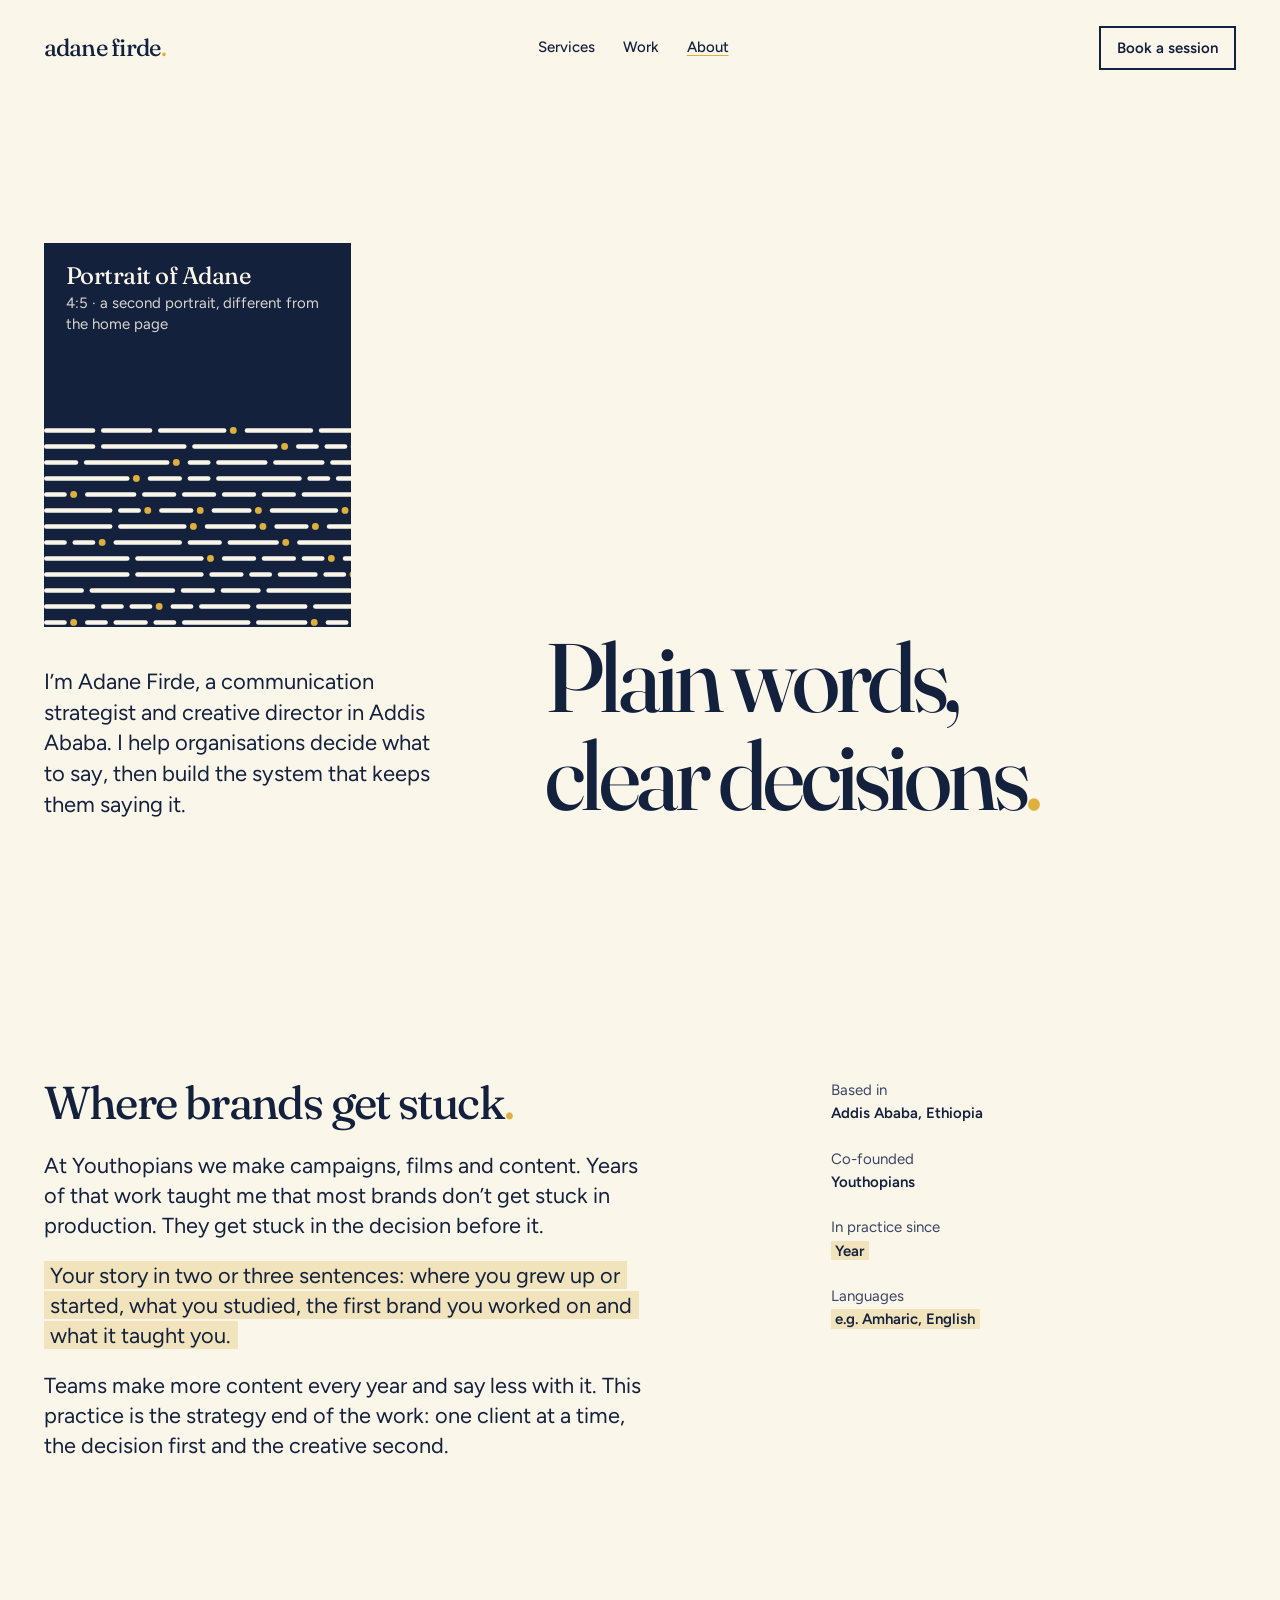
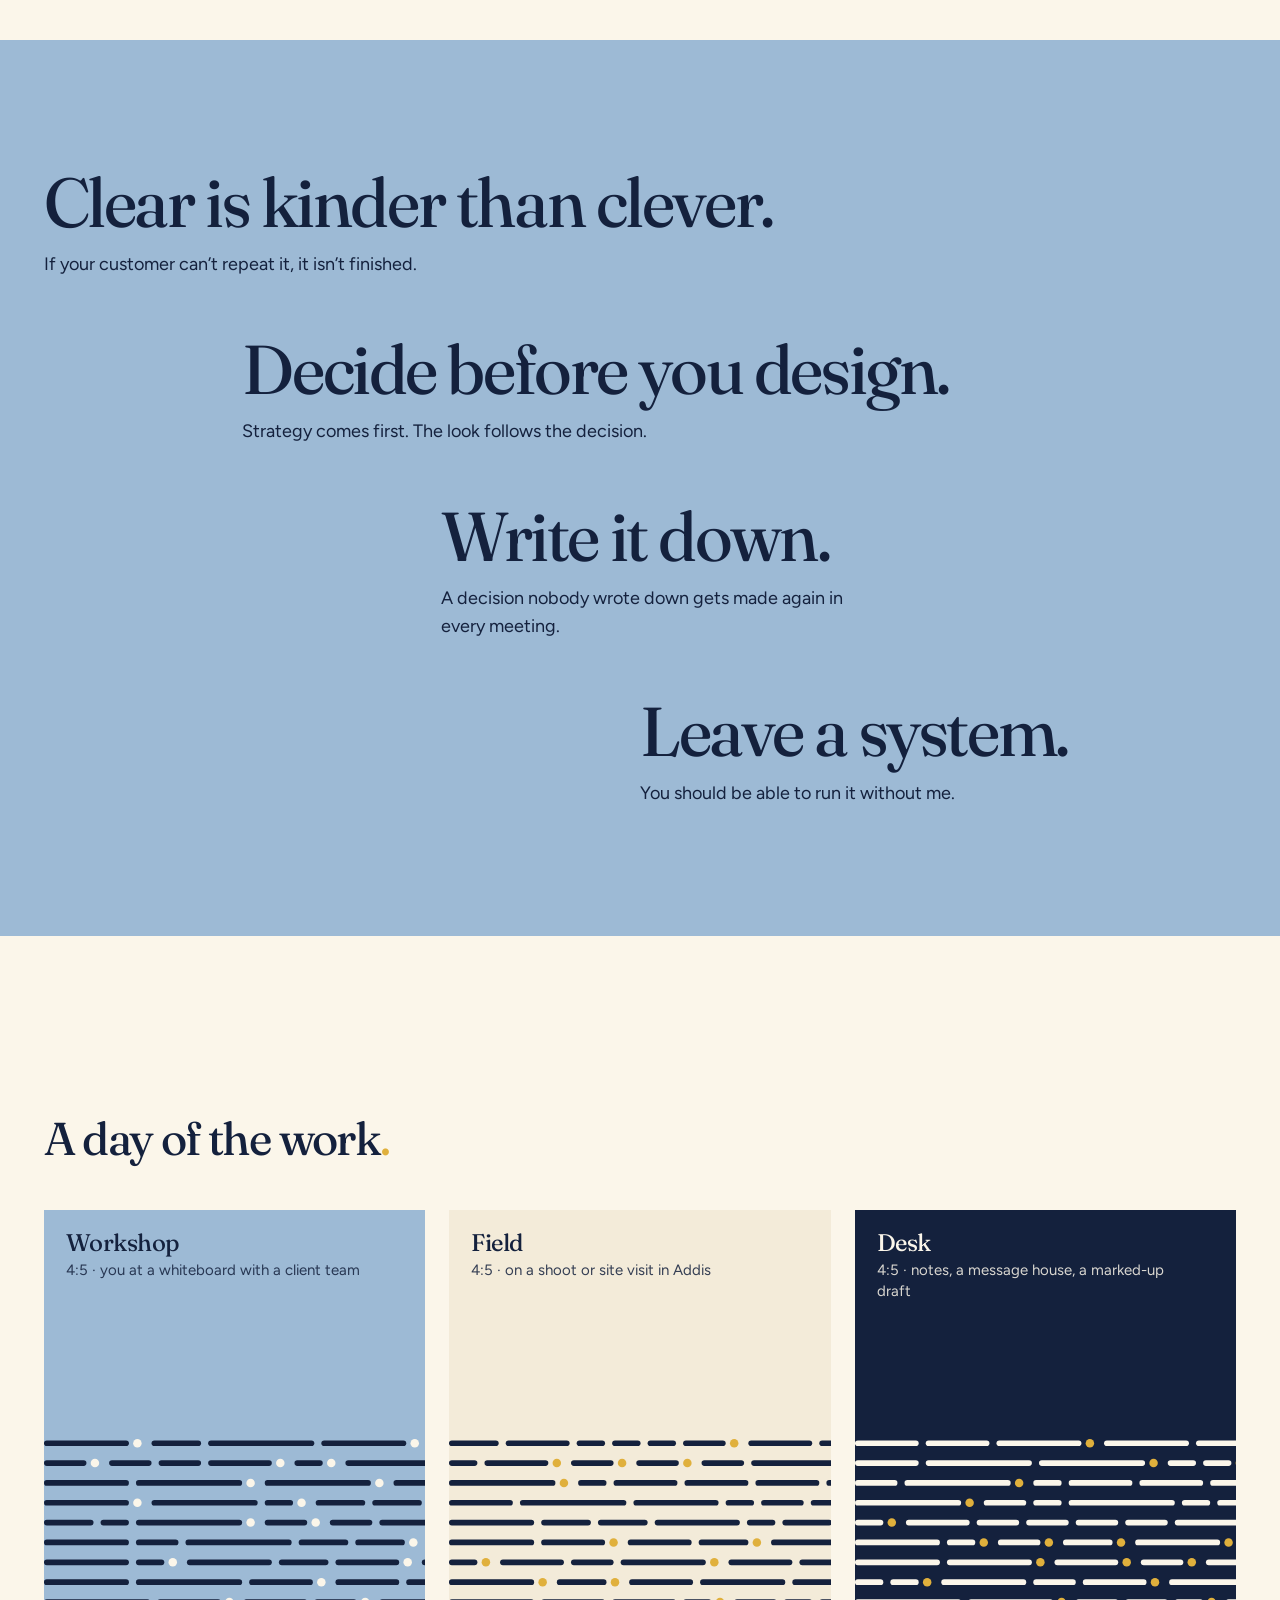
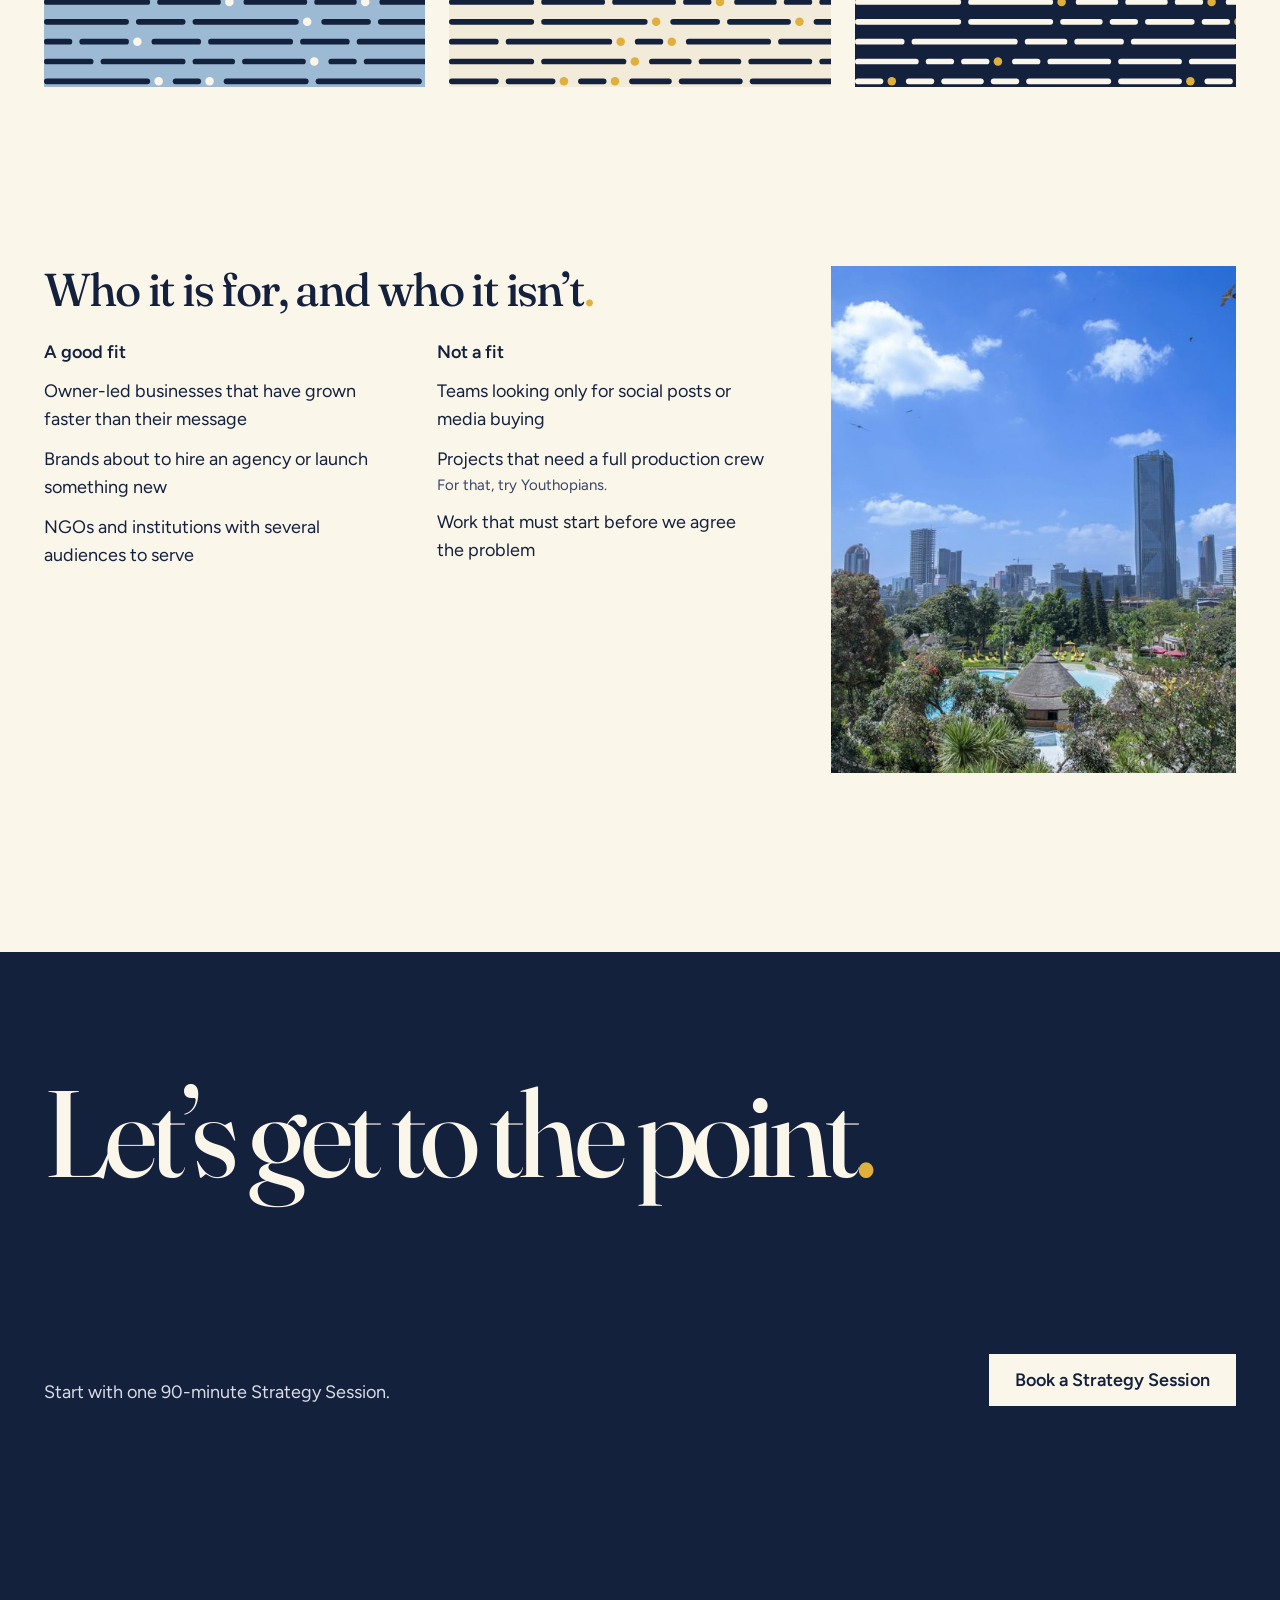
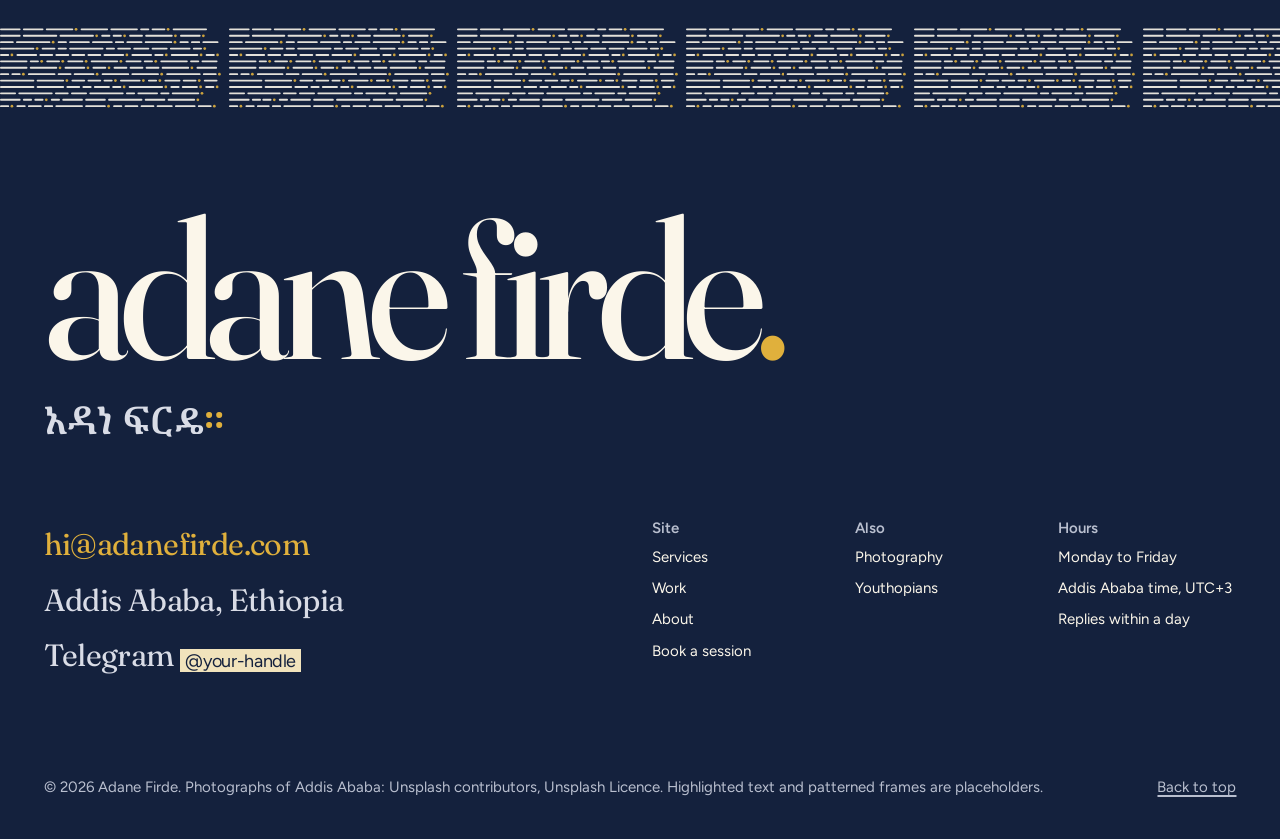
==== about/index.html @ dfa6bacd "Site v2: remove prices, add work page, placeholders for bio, cases and photos, critique fixes Co-Aut" ====
<!doctype html>
<html lang="en">
<head>
<meta charset="utf-8">
<meta name="viewport" content="width=device-width, initial-scale=1">
<title>About Adane Firde — Communication strategist, Addis Ababa</title>
<meta name="description" content="Adane Firde is a communication strategist and creative director in Addis Ababa and co-founder of Youthopians. Plain words, clear decisions.">
<meta name="theme-color" content="#FBF6EA">
<meta property="og:title" content="About Adane Firde — Communication strategist, Addis Ababa">
<meta property="og:description" content="Adane Firde is a communication strategist and creative director in Addis Ababa and co-founder of Youthopians. Plain words, clear decisions.">
<meta property="og:type" content="website">
<meta property="og:image" content="https://adanefirde.com../assets/img/og.png">
<meta name="twitter:card" content="summary_large_image">
<link rel="icon" href="/assets/favicon.svg" type="image/svg+xml">
<link rel="preconnect" href="https://fonts.googleapis.com">
<link rel="preconnect" href="https://fonts.gstatic.com" crossorigin>
<link href="https://fonts.googleapis.com/css2?family=Fraunces:opsz,wght@9..144,400..600&family=Figtree:wght@400;500;600&family=Noto+Serif+Ethiopic:wght@600&display=swap" rel="stylesheet">
<link rel="stylesheet" href="../assets/site.css">
<script>document.documentElement.classList.add('js')</script>
</head>
<body>
<a class="skip" href="#main">Skip to content</a>
<header class="top">
<a class="wm" href="../" aria-label="adane firde, home">adane firde<span class="pt">.</span></a>
<nav id="nav" aria-label="Main"><a href="../services/">Services</a><a href="../work/">Work</a><a href="../about/" aria-current="page">About</a><a class="nb" href="../book/">Book a session</a></nav>
<button class="menu-btn" aria-expanded="false" aria-controls="nav">Menu</button>
<a class="btn small line act" href="../book/">Book a session</a>
</header>
<main id="main">
<section class="hero" aria-labelledby="h1">
<div class="hp"><figure class="ph ph-tall ph-navy " role="img" aria-label="Photo placeholder: Portrait of Adane"><span class="ph-l"><b>Portrait of Adane</b><small>4:5 · a second portrait, different from the home page</small></span></figure></div>
<h1 id="h1" class="long"><span class="ln"><span>Plain words,</span></span><span class="ln"><span>clear decisions<span class="pt">.</span></span></span></h1>
<div class="side"><p class="desc">I’m Adane Firde, a communication strategist and creative director in Addis Ababa. I help organisations decide what to say, then build the system that keeps them saying it.</p></div>
</section>

<section class="sec facts wrap" aria-labelledby="story-h">
<div class="txt">
<h2 id="story-h" class="h2 rv" style="margin-bottom:24px">Where brands get stuck<span class="pt">.</span></h2>
<p class="wide rv">At Youthopians we make campaigns, films and content. Years of that work taught me that most brands don’t get stuck in production. They get stuck in the decision before it.</p>
<p class="wide rv"><span class="tbd">Your story in two or three sentences: where you grew up or started, what you studied, the first brand you worked on and what it taught you.</span></p>
<p class="wide rv">Teams make more content every year and say less with it. This practice is the strategy end of the work: one client at a time, the decision first and the creative second.</p>
</div>
<dl class="rv"><div><dt>Based in</dt><dd>Addis Ababa, Ethiopia</dd></div><div><dt>Co-founded</dt><dd>Youthopians</dd></div><div><dt>In practice since</dt><dd><span class="tbd">Year</span></dd></div><div><dt>Languages</dt><dd><span class="tbd">e.g. Amharic, English</span></dd></div></dl>
</section>

<section class="stairs wrap" aria-labelledby="bel-h">
<ol>
<li class="rv"><h2 id="bel-h" class="line">Clear is kinder than clever<span class="pt">.</span></h2><p>If your customer can’t repeat it, it isn’t finished.</p></li>
<li class="rv"><span class="line">Decide before you design<span class="pt">.</span></span><p>Strategy comes first. The look follows the decision.</p></li>
<li class="rv"><span class="line">Write it down<span class="pt">.</span></span><p>A decision nobody wrote down gets made again in every meeting.</p></li>
<li class="rv"><span class="line">Leave a system<span class="pt">.</span></span><p>You should be able to run it without me.</p></li>
</ol>
</section>

<section class="sec wrap" aria-labelledby="ph-h">
<div class="work-h"><h2 id="ph-h" class="h2 rv">A day of the work<span class="pt">.</span></h2></div>
<div class="trio">
<figure class="ph ph-tall ph-sky " role="img" aria-label="Photo placeholder: Workshop"><span class="ph-l"><b>Workshop</b><small>4:5 · you at a whiteboard with a client team</small></span></figure>
<figure class="ph ph-tall ph-ground " role="img" aria-label="Photo placeholder: Field"><span class="ph-l"><b>Field</b><small>4:5 · on a shoot or site visit in Addis</small></span></figure>
<figure class="ph ph-tall ph-navy " role="img" aria-label="Photo placeholder: Desk"><span class="ph-l"><b>Desk</b><small>4:5 · notes, a message house, a marked-up draft</small></span></figure>
</div>
</section>

<section class="sec facts wrap" aria-labelledby="fit-h">
<div class="txt">
<h2 id="fit-h" class="h2 rv" style="margin-bottom:28px">Who it is for, and who it isn’t<span class="pt">.</span></h2>
<div class="lists">
<div class="rv"><h3>A good fit</h3><ul><li>Owner-led businesses that have grown faster than their message</li><li>Brands about to hire an agency or launch something new</li><li>NGOs and institutions with several audiences to serve</li></ul></div>
<div class="rv"><h3>Not a fit</h3><ul><li>Teams looking only for social posts or media buying</li><li>Projects that need a full production crew<span>For that, try Youthopians.</span></li><li>Work that must start before we agree the problem</li></ul></div>
</div></div>
<img class="side-img rv" src="../assets/img/addis-skyline-2000.jpg" srcset="../assets/img/addis-skyline-1000.jpg 1000w, ../assets/img/addis-skyline-2000.jpg 2000w" sizes="(max-width:760px) 100vw, 30vw" width="2000" height="1333" alt="The Addis Ababa skyline above green trees on a clear day" loading="lazy">
</section>
</main>
<section class="close wrap" aria-labelledby="close-h">
<h2 id="close-h" class="rv">Let’s get to the point<span class="pt">.</span></h2>
<div class="base"><p class="rv">Start with one 90-minute Strategy Session.</p><a class="btn cream rv" href="../book/">Book a Strategy Session</a></div>
<div class="band" aria-hidden="true"></div>
</section>
<footer class="foot wrap">
<p class="big" aria-hidden="true">adane firde<span class="pt">.</span></p>
<p class="am" lang="am">አዳነ ፍርዴ<span class="pt">።</span></p>
<div class="rowf">
<ul class="places">
<li><a href="mailto:hi@adanefirde.com">hi@adanefirde.com</a></li>
<li><span>Addis Ababa, Ethiopia</span></li>
<li><span>Telegram <span class="tbd">@your-handle</span></span></li>
</ul>
<div class="links">
<div><h3>Site</h3><ul><li><a href="../services/">Services</a></li><li><a href="../work/">Work</a></li><li><a href="../about/">About</a></li><li><a href="../book/">Book a session</a></li></ul></div>
<div><h3>Also</h3><ul><li><a href="../photography/">Photography</a></li><li><a href="https://youthopians.com" rel="noopener">Youthopians</a></li></ul></div>
<div><h3>Hours</h3><ul><li>Monday to Friday</li><li>Addis Ababa time, UTC+3</li><li>Replies within a day</li></ul></div>
</div>
</div>
<div class="legal"><span>© 2026 Adane Firde. Photographs of Addis Ababa: Unsplash contributors, Unsplash Licence. Highlighted text and patterned frames are placeholders.</span><a href="#main">Back to top</a></div>
</footer>
<script src="../assets/site.js" defer></script>
</body>
</html>
---- assets/site.css ----
/* adane firde. — site styles, Nov 2026 redesign
   Direction: type and nothing else. One ground (cream), one ink (navy), one accent (mustard). */
:root{
  --ground:#FBF6EA; --ground-2:#F3EBD9; --ink:#14213D; --soft:#3A4563; --accent:#E0B03C; --paper:#FFFDF6;
  --display:"Fraunces",Georgia,serif; --text:"Figtree",system-ui,sans-serif;
  --m:clamp(20px,3.4vw,48px);           /* the one pair of page margins */
  --axis:42%;                            /* hero axis */
  --s-small:15px; --s-body:18px; --s-lead:clamp(22px,2.2vw,32px);
  --s-stair:clamp(34px,4.6vw,76px); --s-display:clamp(64px,10.6vw,200px);
  --gap:clamp(120px,14vw,220px);
  --ease:cubic-bezier(.16,1,.3,1);
}
*{box-sizing:border-box;margin:0;padding:0}
html{-webkit-text-size-adjust:100%;scroll-behavior:smooth}
body{background:var(--ground);color:var(--ink);font:400 var(--s-body)/1.55 var(--text);-webkit-font-smoothing:antialiased;text-rendering:optimizeLegibility}
img{display:block;max-width:100%;height:auto}
a{color:inherit;text-decoration-thickness:1.5px;text-underline-offset:.22em}
a:hover{text-decoration-color:var(--accent)}
:focus-visible{outline:3px solid var(--accent);outline-offset:3px;border-radius:2px}
::selection{background:var(--accent);color:var(--ink)}
.skip{position:absolute;left:-999px;top:8px;background:var(--ink);color:var(--ground);padding:10px 16px;z-index:9}
.skip:focus{left:var(--m)}
.pt{color:var(--accent)}
.wrap{padding-left:var(--m);padding-right:var(--m)}
h1,h2,h3,.disp{font-family:var(--display);font-weight:450;letter-spacing:-.035em;line-height:.98;font-optical-sizing:auto;text-wrap:balance}
p{text-wrap:pretty}

/* ---------- top row ---------- */
.top{position:absolute;inset:0 0 auto 0;display:flex;align-items:center;height:96px;padding:0 var(--m);z-index:3}
.top .wm{font-family:var(--display);font-size:24px;letter-spacing:-.03em;text-decoration:none;font-weight:450}
.top nav{position:absolute;left:var(--axis);display:flex;gap:28px;font-size:var(--s-small);font-weight:500}
.top nav a{text-decoration:none;padding:10px 0}
.top nav a[aria-current="page"]{text-decoration:underline;text-decoration-color:var(--accent)}
.top .act{margin-left:auto}
.top nav .nb{display:none}
.menu-btn{display:none}

/* ---------- buttons ---------- */
.btn{display:inline-flex;align-items:center;gap:12px;min-height:52px;padding:0 26px;background:var(--accent);color:var(--ink);font:600 18px/1 var(--text);text-decoration:none;border:0;border-radius:0;cursor:pointer;transition:transform .12s ease-out,background-color .2s}
.btn:hover{background:#E9BE52}
.btn:active{transform:scale(.97)}
.btn.ink{background:var(--ink);color:var(--ground)}
.btn.ink:hover{background:#22335A}
.btn.small{min-height:44px;padding:0 18px;font-size:15px}
.tlink{font-weight:600;text-decoration:underline;text-decoration-color:var(--accent);text-decoration-thickness:2px}

/* ---------- hero: void, then statement on the axis ---------- */
.hero{position:relative;min-height:100svh;min-height:min(100svh,1000px);display:grid;grid-template-columns:var(--axis) 1fr;grid-template-rows:1fr auto;align-items:end;padding:120px var(--m) 72px}
.hero h1{grid-column:2;font-size:var(--s-display);letter-spacing:-.045em;line-height:.93}
.hero h1 .ln{display:block;overflow:hidden;padding-bottom:.08em}
.hero h1 .ln>span{display:block}
.hero .side{grid-column:1;grid-row:2;align-self:end;max-width:36ch;padding-right:32px;padding-bottom:.4em}
.hero .hp{grid-column:1;grid-row:1;align-self:end;width:min(300px,22vw);margin-bottom:40px}
.hero h1{grid-row:1 / 3;align-self:end}
.hero .desc{font-size:24px;line-height:1.4;color:var(--ink)}
.hero .side p{font-size:var(--s-body);color:var(--soft)}
.hero .side p strong{color:var(--ink);font-weight:600}
.hero .acts{display:flex;flex-wrap:wrap;align-items:center;gap:14px 22px;margin-top:28px}
.hero .note{font-size:var(--s-small);color:var(--soft)}
.hero.sub{min-height:72svh}
.hero.sub h1{font-size:clamp(52px,6.6vw,108px)}

/* ---------- sections ---------- */
section{position:relative}
.sec{padding-top:var(--gap)}
.h2{font-size:clamp(34px,3.6vw,60px);letter-spacing:-.035em;line-height:1.02}

/* intro: lead line over four columns */
.intro .lead{font-family:var(--text);font-size:var(--s-lead);line-height:1.25;max-width:58ch;margin-top:28px;letter-spacing:-.01em}
.intro .cols{display:grid;grid-template-columns:repeat(4,1fr);gap:28px;margin-top:72px}
.intro .cols p{font-size:18px;line-height:1.5;color:var(--ink)}
.intro .cols b{color:var(--ink);font-weight:600}

/* showcase: two giant numbers compared (the live tool) */
.cut .row{display:grid;grid-template-columns:repeat(12,1fr);gap:24px;align-items:start}
.cut .row>.l{grid-column:1/7}
.cut .row>.r{grid-column:7/13}
.cut label{display:block;font-weight:600;font-size:var(--s-small);margin:26px 0 10px}
.cut textarea{width:100%;min-height:150px;resize:vertical;background:var(--paper);color:var(--ink);font:400 18px/1.5 var(--text);padding:18px 20px;border:2px solid var(--ink);border-radius:0}
.cut .tools{display:flex;gap:16px;align-items:center;margin-top:14px;flex-wrap:wrap}
.cut .r p{color:var(--soft)}
.cut .out{margin-top:26px;background:var(--ground-2);padding:26px 28px}
.cut .out .res{font-family:var(--display);font-size:clamp(26px,2.4vw,36px);letter-spacing:-.02em;line-height:1.12;color:var(--ink)}
.cut .out .why{font-size:var(--s-small);color:var(--soft);margin-top:14px}
.cut .specs{display:grid;grid-template-columns:1fr 1fr;gap:24px;margin-top:12vh;height:clamp(200px,24vw,360px);overflow:hidden}
.cut .spec .cap{font-size:18px;font-weight:600;margin-bottom:6px}
.cut .spec .n{font-family:var(--display);font-size:clamp(180px,34vw,520px);line-height:.8;letter-spacing:-.06em;font-variant-numeric:lining-nums;font-weight:450}
.cut .spec .n .pt{letter-spacing:0}

/* pricing: plans as a large table */
.plans table{width:100%;border-collapse:collapse;margin-top:48px;table-layout:fixed}
.plans th,.plans td{text-align:left;vertical-align:top;padding:20px 22px;font-size:18px;line-height:1.35}
.plans thead th{padding-top:30px;padding-bottom:26px;vertical-align:bottom}
.plans thead th .nm{display:block;font-family:var(--display);font-weight:450;font-size:clamp(28px,2.6vw,42px);letter-spacing:-.03em;line-height:1}
.plans thead th .pr{display:block;font-family:var(--display);font-size:clamp(28px,2.6vw,42px);letter-spacing:-.03em;line-height:1.05;margin-top:8px;font-weight:400}
.plans thead th .per{display:block;font:500 15px/1.4 var(--text);margin-top:8px;color:var(--soft)}
.plans tbody th{font-weight:600;font-size:18px;color:var(--soft);width:24%}
.plans tbody tr:nth-child(odd) th,.plans tbody tr:nth-child(odd) td{background:var(--ground-2)}
.plans .rec{background:#9DBAD5!important}
.plans tbody tr:nth-child(odd) .rec{background:#90AFCD!important}
.plans tfoot td{padding-top:24px;padding-bottom:28px}
.plans .more{display:grid;grid-template-columns:24% 1fr;gap:22px;margin-top:56px;padding:0 22px}
.plans .more p{font-size:18px}
.plans .more ul{list-style:none;display:grid;grid-template-columns:repeat(2,minmax(0,1fr));gap:12px 40px;font-size:18px}
.plans .more li span{white-space:nowrap}
.plans .more li span{color:var(--soft)}

/* pictures */
.bleed{margin-top:var(--gap);overflow:hidden;position:relative;height:clamp(360px,62vw,860px)}
.bleed img{width:100%;height:116%;object-fit:cover;will-change:transform}
.cap-row{display:flex;justify-content:space-between;gap:24px;font-size:var(--s-small);color:var(--soft);padding-top:14px}
.pair{display:grid;grid-template-columns:repeat(12,1fr);gap:24px;margin-top:64px}
.pair figure:nth-child(1){grid-column:1/8}
.pair figure:nth-child(2){grid-column:8/13;align-self:end}
.pair img{width:100%;aspect-ratio:4/3;object-fit:cover}
.pair figcaption{font-size:var(--s-small);color:var(--soft);margin-top:12px;max-width:44ch}

/* how it works: lines that step across, on the sky field */
.stairs{background:#9DBAD5;margin-top:var(--gap);padding-top:clamp(96px,10vw,168px);padding-bottom:clamp(96px,10vw,168px)}
.stairs li p{color:var(--ink)!important}
.stairs ol{list-style:none;display:grid;grid-template-columns:repeat(12,1fr);row-gap:56px}
.stairs li{grid-column:var(--c) / 13}
.stairs li:nth-child(1){--c:1}.stairs li:nth-child(2){--c:3}.stairs li:nth-child(3){--c:5}.stairs li:nth-child(4){--c:7}
.stairs .line{font-family:var(--display);font-size:clamp(38px,5.4vw,92px);letter-spacing:-.035em;line-height:1;font-weight:450;display:block}
.stairs li p{max-width:40ch;margin-top:14px;font-size:18px;color:var(--ink)}

/* work: quiet ledger, side preview */
.ledger{display:grid;grid-template-columns:22% minmax(0,620px) 1fr;column-gap:0}
.ledger .col{grid-column:2}
.ledger ul{list-style:none;margin-top:32px}
.ledger li{position:relative}
.ledger .rw{display:grid;grid-template-columns:1fr 1fr auto;gap:16px;align-items:baseline;min-height:52px;padding:12px 0;cursor:default;transition:color .2s}
.ledger .rw .k{font-size:15px;color:var(--soft)}
.ledger .rw .s{font-size:15px;color:var(--soft);text-align:right}
.ledger .rw .nm{font-weight:600}
.ledger ul:hover .rw,.ledger ul:focus-within .rw{color:var(--soft)}
.ledger ul:hover li:hover .rw,.ledger ul li:focus-within .rw{color:var(--ink)}
.ledger .pv{position:absolute;left:calc(100% + 64px);top:0;width:min(400px,28vw);background:var(--ink);color:var(--ground);padding:24px 26px;opacity:0;transform:translateY(6px);transition:opacity .15s,transform .25s var(--ease);pointer-events:none}
.ledger .pv p{font-size:18px;line-height:1.45}
.ledger .pv b{display:block;font-family:var(--display);font-weight:450;font-size:clamp(26px,2.2vw,34px);letter-spacing:-.025em;line-height:1.05;margin-bottom:12px}
.ledger ul:not(:hover):not(:focus-within) li.on .pv{opacity:1;transform:none}
.ledger li:hover .pv,.ledger li:focus-within .pv{opacity:1;transform:none}
.ledger .rw:focus-visible{outline-offset:6px}

/* about: side facts, wide paragraph */
.facts{display:grid;grid-template-columns:34% 1fr;row-gap:120px}
.facts dl{display:grid;gap:22px;align-content:start;font-size:15px}
.facts dt{color:var(--soft)}
.facts dd{font-weight:600}
.facts .wide{font-size:clamp(20px,1.7vw,26px);line-height:1.38;max-width:44ch}
.facts .wide+.wide{margin-top:20px}
.facts .lists{display:grid;grid-template-columns:1fr 1fr;gap:64px;max-width:860px}
.facts .lists h3{font-family:var(--text);font-size:18px;font-weight:600;letter-spacing:0;line-height:1.3;margin-bottom:14px}
.facts .lists ul{list-style:none;display:grid;gap:12px;font-size:18px}
.facts .lists li span{display:block;color:var(--soft);font-size:15px}
.facts .word{font-size:15px;font-weight:600}
.facts figure img{width:100%;aspect-ratio:4/5;object-fit:cover}
.facts figcaption{font-size:var(--s-small);color:var(--soft);margin-top:10px}

/* cta: the idea again, inverted */
.close{margin-top:var(--gap);background:var(--ink);color:var(--ground);min-height:92svh;display:flex;flex-direction:column;justify-content:space-between;padding-top:14vh;padding-bottom:48px}
.close h2{font-size:clamp(60px,9.6vw,168px);letter-spacing:-.045em;line-height:.9;max-width:12ch}
.close .base{display:flex;justify-content:space-between;align-items:flex-end;gap:32px;flex-wrap:wrap}
.close .base p{font-size:18px;max-width:46ch;color:#D9DCE6}
.close .base p a{color:var(--ground)}

/* footer: name first, places under it */
.foot{background:var(--ink);color:var(--ground);padding-top:160px;padding-bottom:40px;overflow:hidden}
.foot .big{font-family:var(--display);font-size:clamp(64px,15.4vw,280px);letter-spacing:-.055em;line-height:.85;font-weight:450;white-space:nowrap}
.foot .rowf{display:grid;grid-template-columns:repeat(12,1fr);gap:24px;margin-top:72px}
.foot .places{grid-column:1/6;list-style:none;display:grid;gap:8px}
.foot .places a{font-family:var(--display);font-size:clamp(26px,2.4vw,36px);letter-spacing:-.02em;color:var(--accent);text-decoration:none}
.foot .places a:hover{text-decoration:underline}
.foot .places li span{font-family:var(--display);font-size:clamp(26px,2.4vw,36px);letter-spacing:-.02em;color:#D9DCE6}
.foot .links{grid-column:7/13;display:grid;grid-template-columns:repeat(3,1fr);gap:24px;font-size:15px}
.foot .links h3{font-family:var(--text);font-size:15px;font-weight:600;letter-spacing:0;color:#B9BFCF;margin-bottom:10px}
.foot .links ul{list-style:none;display:grid;gap:8px}
.foot .links a{text-decoration:none}.foot .links a:hover{text-decoration:underline;text-decoration-color:var(--accent)}
.foot .legal{display:flex;justify-content:space-between;gap:16px;flex-wrap:wrap;margin-top:96px;font-size:15px;color:#B9BFCF}
.foot .legal a{color:#B9BFCF}

/* services page */
.begin{display:grid;grid-template-columns:repeat(12,1fr);gap:24px;align-items:end}
.begin .l{grid-column:1/7}
.begin .r{grid-column:7/13}
.begin .big{font-family:var(--display);font-size:clamp(84px,13vw,220px);letter-spacing:-.055em;line-height:.85;font-weight:450}
.begin .r p{font-size:24px;line-height:1.4}
.begin .r p+p{font-size:18px;color:var(--soft);margin-top:18px;line-height:1.5}
.begin .r .btn{margin-top:28px}
.offers{width:100%;border-collapse:collapse;margin-top:44px;table-layout:fixed}
.offers th,.offers td{text-align:left;vertical-align:top;padding:24px 22px;font-size:18px;line-height:1.45}
.offers thead th{font-size:15px;color:var(--soft);font-weight:600;padding-top:0;padding-bottom:14px}
.offers tbody tr:nth-child(odd)>*{background:var(--ground-2)}
.offers tbody th{width:28%}
.offers tbody th .nm{display:block;font-family:var(--display);font-size:clamp(26px,2.2vw,34px);letter-spacing:-.025em;line-height:1.05;font-weight:450}
.offers tbody th .tm{display:block;font:500 15px/1.4 var(--text);color:var(--soft);margin-top:8px}
.offers td.pr{font-family:var(--display);font-size:clamp(22px,1.8vw,28px);letter-spacing:-.02em;white-space:nowrap}
.offers ul{list-style:none;display:grid;gap:4px}
.offers ul li::before{content:"– ";color:var(--soft)}
.track-h{display:grid;grid-template-columns:repeat(12,1fr);gap:24px;align-items:end}
.track-h h2{grid-column:1/8;font-size:clamp(44px,5.4vw,92px);letter-spacing:-.04em;line-height:.95}
.track-h p{grid-column:8/13;font-size:var(--s-lead);line-height:1.3;color:var(--soft)}
.retainer{display:grid;grid-template-columns:repeat(12,1fr);gap:24px;background:var(--ink);color:var(--ground);padding:clamp(40px,6vw,96px) var(--m);margin-top:var(--gap)}
.retainer h2{grid-column:1/7;font-size:clamp(44px,5.4vw,92px);letter-spacing:-.04em;line-height:.95}
.retainer .r{grid-column:7/13;align-self:end}
.retainer .r p{font-size:18px;color:#D9DCE6}
.retainer .r .pr{font-family:var(--display);font-size:clamp(34px,3.6vw,56px);letter-spacing:-.03em;color:var(--ground);margin:22px 0 6px;line-height:1}
.know{display:grid;grid-template-columns:34% 1fr;gap:24px}
.know dl{display:grid;grid-template-columns:repeat(3,1fr);gap:40px}
.know dt{font-weight:600;margin-bottom:8px}
.know dd{color:var(--soft);font-size:18px}

/* book page */
.bk{display:grid;grid-template-columns:repeat(12,1fr);gap:24px}
.bk form{grid-column:1/8}
.bk aside{grid-column:9/13;align-self:start;position:sticky;top:32px}
.bk fieldset{border:0;padding:0;margin:0 0 56px}
.bk legend{font-family:var(--display);font-size:clamp(28px,2.6vw,40px);letter-spacing:-.025em;line-height:1.05;margin-bottom:20px;font-weight:450}
.choices{display:flex;flex-wrap:wrap;gap:10px}
.choices input{position:absolute;opacity:0;width:1px;height:1px}
.choices label{display:flex;flex-direction:column;justify-content:center;min-height:56px;padding:12px 20px;background:var(--ground-2);cursor:pointer;font-weight:600;transition:background-color .15s,transform .12s}
.choices label small{font-weight:400;font-size:15px;color:var(--soft)}
.choices label:active{transform:scale(.98)}
.choices input:checked+label{background:var(--ink);color:var(--ground)}
.choices input:checked+label small{color:#D9DCE6}
.choices input:focus-visible+label{outline:3px solid var(--accent);outline-offset:3px}
.fields{display:grid;grid-template-columns:1fr 1fr;gap:20px}
.fields .full{grid-column:1/3}
.fields label{display:block;font-weight:600;font-size:15px;margin-bottom:8px}
.fields input,.fields textarea{width:100%;background:var(--paper);border:2px solid var(--ink);border-radius:0;font:400 18px/1.4 var(--text);color:var(--ink);padding:14px 16px}
.fields textarea{min-height:140px;resize:vertical}
.err{color:#9B2C1C;font-weight:600;margin-top:14px}
.bk .fine{font-size:15px;color:var(--soft);margin-top:14px}
.sum{background:var(--ink);color:var(--ground);padding:32px}
.sum h2{font-size:clamp(28px,2.4vw,36px);margin-bottom:18px}
.sum dl{display:grid;grid-template-columns:auto 1fr;gap:10px 18px;font-size:18px}
.sum dt{color:#B9BFCF}
.sum p{font-size:15px;color:#D9DCE6;margin-top:20px}
.sum p a{color:var(--ground)}
.done{margin-top:32px;background:var(--accent);padding:28px 30px}
.done h2{font-size:clamp(30px,2.6vw,40px);margin-bottom:10px}

/* ---------- motion ---------- */
.rv{opacity:0;transform:translateY(24px);transition:opacity .5s var(--ease),transform .7s var(--ease)}
.rv.in{opacity:1;transform:none}
.js .hero h1 .ln>span{transform:translateY(105%);transition:transform .95s var(--ease)}
.js .hero.go h1 .ln>span{transform:none}
.js .hero h1 .ln:nth-child(2)>span{transition-delay:.11s}
.js .hero .side{opacity:0;transform:translateY(16px);transition:opacity .7s .5s var(--ease),transform .8s .5s var(--ease)}
.js .hero.go .side{opacity:1;transform:none}
.drift{animation:drift 26s ease-in-out infinite alternate}
@keyframes drift{from{transform:scale(1.02) translateY(0)}to{transform:scale(1.1) translateY(-4%)}}
.n-roll{display:inline-block;transition:transform .5s var(--ease),opacity .3s}
.n-roll.bump{transform:translateY(-6%);opacity:.6}
@media (prefers-reduced-motion:reduce){
  html{scroll-behavior:auto}
  .rv,.js .hero h1 .ln>span,.js .hero .side{opacity:1!important;transform:none!important;transition:none!important}
  .drift{animation:none}
  .ledger .pv{transition:opacity .15s;transform:none}
  .btn:active{transform:none}
}
/* no-JS: everything visible */
html:not(.js) .rv{opacity:1;transform:none}

/* ---------- tablet ---------- */
@media (max-width:1024px){
  .top nav{position:static;margin-left:auto;margin-right:28px}
  .hero{grid-template-columns:1fr;min-height:0;padding-top:200px}
  .hero h1{grid-column:1;font-size:clamp(56px,13vw,140px)}
  .hero .side{grid-row:auto;margin-top:32px;max-width:52ch}
  .hero.sub{min-height:0}
  .ledger ul:not(:hover):not(:focus-within) li.on .pv{display:none}
  .intro .cols{grid-template-columns:1fr 1fr;row-gap:40px}
  .ledger{grid-template-columns:8% 1fr}
  .ledger .pv{position:static;width:auto;opacity:1;transform:none;margin:6px 0 14px;background:var(--ground-2);color:var(--ink);padding:16px 18px;display:none}
  .ledger li:focus-within .pv,.ledger li:hover .pv{display:block}
  .plans .more ul{grid-template-columns:1fr 1fr}
  .know dl{grid-template-columns:1fr}
}
/* ---------- phone ---------- */
@media (max-width:760px){
  :root{--m:20px;--gap:112px}
  .top{height:72px}
  .top nav{display:none;position:absolute;left:0;right:0;top:72px;flex-direction:column;gap:0;background:var(--ground);padding:8px var(--m) 20px}
  .top nav.open{display:flex}
  .top nav a{padding:12px 0;font-size:18px}
  .top nav .nb{display:block}
  .top nav{margin:0}
  .menu-btn{display:block;margin-left:auto;background:none;border:0;font:600 18px var(--text);color:var(--ink);padding:12px 0 12px 16px;cursor:pointer}
  .top .act{display:none}
  .hero{grid-template-columns:1fr;align-content:end;padding-bottom:28px;padding-top:150px}
  .hero h1{grid-column:1;font-size:clamp(50px,14vw,76px)}
  .hero .side{grid-row:auto;padding:0;margin-top:22px;max-width:none}
  .hero .side p{font-size:18px}
  .hero .acts .btn{width:100%;justify-content:center}
  .hero.sub{min-height:72svh}
  .hero.sub h1{font-size:clamp(46px,12.5vw,70px)}
  .intro .lead{font-size:18px}
  .intro .cols{grid-template-columns:1fr;gap:28px}
  .cut .row>.l,.cut .row>.r{grid-column:1/13}
  .cut .specs{grid-template-columns:1fr;height:auto;overflow:visible;gap:0;margin-top:56px}
  .cut .spec{height:auto;max-height:34svh;overflow:hidden}
  .cut .spec .n{line-height:.78}
  .cut .spec+.spec{background:var(--ink);color:var(--ground);padding:14px 16px 0}
  .cut .spec .n{font-size:62vw}
  .plans table,.plans thead,.plans tbody,.plans tfoot,.plans tr,.plans th,.plans td{display:block;width:auto}
  .plans thead tr{display:none}
  .plans .mob{display:block}
  .plans table{display:none}
  .plans .more{grid-template-columns:1fr;padding:0}
  .plans .more ul{grid-template-columns:1fr}
  .pair{grid-template-columns:1fr}
  .pair figure:nth-child(n){grid-column:1}
  .stairs ol{row-gap:40px;grid-template-columns:1fr}
  .stairs li{grid-column:1;padding-left:calc(var(--i) * 6vw)}
  .stairs li:nth-child(1){--i:0}.stairs li:nth-child(2){--i:1}.stairs li:nth-child(3){--i:2}.stairs li:nth-child(4){--i:3}
  .stairs .line{font-size:8.4vw}
  .stairs li p{font-size:18px}
  .ledger{grid-template-columns:1fr}
  .ledger .col{grid-column:1}
  .ledger .rw{grid-template-columns:1fr auto;row-gap:2px}
  .ledger .rw .k{grid-column:1/3;grid-row:2;font-size:15px}
  .facts{grid-template-columns:1fr;row-gap:48px}
  .facts dl{grid-template-columns:1fr 1fr;padding:0;grid-row:auto}
  .facts .lists{grid-template-columns:1fr;gap:40px}
  .close{min-height:0;padding-top:88px;gap:72px;padding-bottom:0}
  .close h2{font-size:15vw}
  .close .base .btn{width:100%;justify-content:center}
  .foot{padding-top:128px}
  .foot .rowf{grid-template-columns:1fr}
  .foot .places,.foot .links{grid-column:1}
  .foot .links{grid-template-columns:1fr 1fr}
  .begin .l,.begin .r,.track-h h2,.track-h p,.retainer h2,.retainer .r{grid-column:1/13}
  .offers,.offers thead,.offers tbody,.offers tr,.offers th,.offers td{display:block;width:auto!important}
  .offers thead{display:none}
  .offers tbody tr{padding:18px 18px 22px}
  .offers tbody tr:nth-child(odd){background:var(--ground-2)}
  .offers th,.offers td{padding:6px 0;background:none!important}
  .know{grid-template-columns:1fr}
  .bk form,.bk aside{grid-column:1/13}
  .bk aside{position:static}
  .fields{grid-template-columns:1fr}
  .fields .full{grid-column:1}
}
.plans .mob{display:none}
@media (max-width:760px){.plans .mob{display:grid;gap:56px;margin-top:32px}}
.mob .plan{padding:28px 20px;background:var(--ground-2)}
.mob .plan.rec{background:#9DBAD5}
.mob .plan .pn{font-family:var(--display);font-size:9vw;letter-spacing:-.03em;line-height:1}
.mob .plan .pr{font-family:var(--display);font-size:9vw;letter-spacing:-.03em;line-height:1.05}
.mob .plan dl{margin-top:16px;display:grid;gap:10px}
.mob .plan dt{font-size:15px;color:var(--soft)}
.mob .plan dd{font-size:18px}
.mob .plan .btn{width:100%;justify-content:center;margin-top:18px}

.sr{position:absolute!important;width:1px;height:1px;overflow:hidden;clip:rect(0 0 0 0);white-space:nowrap}
.begin .big{margin-top:28px}
.bk fieldset{margin-bottom:96px}
@media (max-width:1024px){
  .offers,.offers thead,.offers tbody,.offers tr,.offers th,.offers td{display:block;width:auto!important}
  .offers thead{display:none}
  .offers tbody tr{padding:22px 22px 26px}
  .offers tbody tr:nth-child(odd){background:var(--ground-2)}
  .offers th,.offers td{padding:6px 0;background:none!important}
  .offers td.pr{margin-top:8px}
}
.facts>figure{grid-column:1;grid-row:1;padding-right:32px}
@media (max-width:760px){.facts>figure{grid-row:auto;padding:0}}

/* ---------- v2 additions ---------- */
.tbd{background:#F1E3BC;color:var(--ink);padding:.05em .3em;box-decoration-break:clone;-webkit-box-decoration-break:clone}
.ph{position:relative;margin:0;overflow:hidden;background-repeat:no-repeat;background-position:left bottom;background-size:auto 52%;display:flex;align-items:flex-start}
.ph-land{aspect-ratio:4/3}.ph-tall{aspect-ratio:4/5}.ph-wide{aspect-ratio:16/7}
.ph-sky{background-color:#9DBAD5;background-image:url(img/pattern-sky.svg)}
.ph-navy{background-color:var(--ink);background-image:url(img/pattern-cream.svg);color:var(--ground)}
.ph-ground{background-color:var(--ground-2);background-image:url(img/pattern-navy.svg)}
.ph-l{padding:20px 22px;display:grid;gap:4px;max-width:30ch}
.ph-l b{font-family:var(--display);font-weight:450;font-size:24px;letter-spacing:-.02em;line-height:1.1}
.ph-l small{font-size:15px;line-height:1.4;opacity:.85}
.btn.line{background:transparent;color:var(--ink);box-shadow:inset 0 0 0 2px var(--ink)}
.btn.line:hover{background:var(--ink);color:var(--ground)}
.btn.cream{background:var(--ground);color:var(--ink)}
.btn.cream:hover{background:#fff}
.tbtn{background:none;border:0;font:inherit;font-weight:600;cursor:pointer;color:var(--ink)}
.cut .next{margin-top:18px;font-size:18px;color:var(--ink)}
.quote-note{margin-top:28px;padding:0 22px;font-size:18px}
.stairs .pt{color:var(--ink)}
.work-h{display:flex;justify-content:space-between;align-items:flex-end;gap:24px;flex-wrap:wrap}
.cases{display:grid;gap:clamp(64px,8vw,120px);margin-top:56px}
.case{display:grid;grid-template-columns:repeat(12,1fr);gap:24px;align-items:start}
.case .ph{grid-column:1/7}
.case .ct{grid-column:8/13}
.case.flip .ph{grid-column:7/13;grid-row:1}
.case.flip .ct{grid-column:1/6;grid-row:1}
.case h3{font-size:clamp(36px,3.6vw,60px);letter-spacing:-.035em;line-height:1}
.case .meta{font-size:18px;color:var(--soft);margin-top:12px}
.cn{display:grid;gap:22px;margin-top:32px}
.cn dt{font-weight:600;font-size:15px;color:var(--soft);margin-bottom:4px}
.cn dd{font-size:18px;line-height:1.5}
.oth-h{font-family:var(--text);font-size:18px;font-weight:600;letter-spacing:0;margin-top:96px}
.oth{list-style:none;margin-top:20px;display:grid;grid-template-columns:repeat(3,1fr);gap:0 24px}
.oth li{display:grid;gap:4px;padding:22px 0 24px}
.oth li:nth-child(-n+3){background:transparent}
.oth b{font-size:18px}
.oth .s{font-size:15px;color:var(--soft)}
.oth .d{font-size:18px;line-height:1.45}
.facts{grid-template-columns:1fr minmax(0,34%)}
.facts>.txt{grid-column:1;grid-row:1;padding-right:clamp(24px,5vw,96px)}
.facts>dl,.facts>.ph,.facts>.side-img{grid-column:2;grid-row:1}
.facts>.side-img{width:100%;aspect-ratio:4/5;object-fit:cover}
.facts dl{padding:0}
.trio{display:grid;grid-template-columns:repeat(3,1fr);gap:24px;margin-top:48px}
.close{min-height:84svh;position:relative}
.close .band{height:96px;margin:56px calc(var(--m) * -1) -48px;background:url(img/pattern-cream.svg) left center/auto 220% repeat-x;opacity:.9}
.foot{padding-top:96px}
.foot .am{font-family:"Noto Serif Ethiopic",serif;font-weight:600;font-size:clamp(28px,3vw,44px);color:#D9DCE6;margin-top:18px}
.foot .places .tbd{font-family:var(--text);font-size:18px}
@media (max-width:1024px){
  .hero .hp{width:min(260px,40vw);grid-row:auto;margin:0 0 32px}
  .hero h1{grid-row:auto}
  .hero .side{grid-row:auto}
  .oth{grid-template-columns:1fr 1fr}
  .facts{grid-template-columns:1fr}
  .facts>.txt,.facts>dl,.facts>.ph,.facts>.side-img{grid-column:1;grid-row:auto;padding-right:0}
  .facts>.ph,.facts>.side-img{max-width:480px}
}
@media (max-width:760px){
  .hero{padding-top:110px}
  .hero .hp{width:58vw}
  .hero .desc{font-size:18px}
  .case,.case.flip{grid-template-columns:1fr}
  .case .ph,.case .ct,.case.flip .ph,.case.flip .ct{grid-column:1;grid-row:auto}
  .oth{grid-template-columns:1fr}
  .trio{grid-template-columns:1fr}
  .trio .ph{aspect-ratio:4/3}
  .cut .spec .n{font-size:44vw}
  .cut .specs{margin-top:150px}
  .cut .spec{max-height:24svh}
  .close .band{margin-bottom:0}
  .foot{padding-top:72px}
}
.hero h1.long{font-size:clamp(56px,7.6vw,140px)}
.foot .tbd,.sum .tbd,.ph-navy .tbd{color:var(--ink)!important}
@media (max-width:760px){.close{min-height:0;padding-bottom:0}.close .band{margin-top:48px}.foot{padding-top:56px}}
.hero .side .desc{font-size:22px;line-height:1.4;color:var(--ink)}
.hero .hp{width:min(340px,24vw)}
.facts .txt>.h2{margin-bottom:24px}
.close .band{background-size:auto 100%;background-repeat:repeat-x;height:80px}
@media (max-width:1024px){.hero .hp{width:min(260px,40vw)}}
@media (max-width:760px){.hero .side .desc{font-size:19px}.hero .hp{width:58vw}}
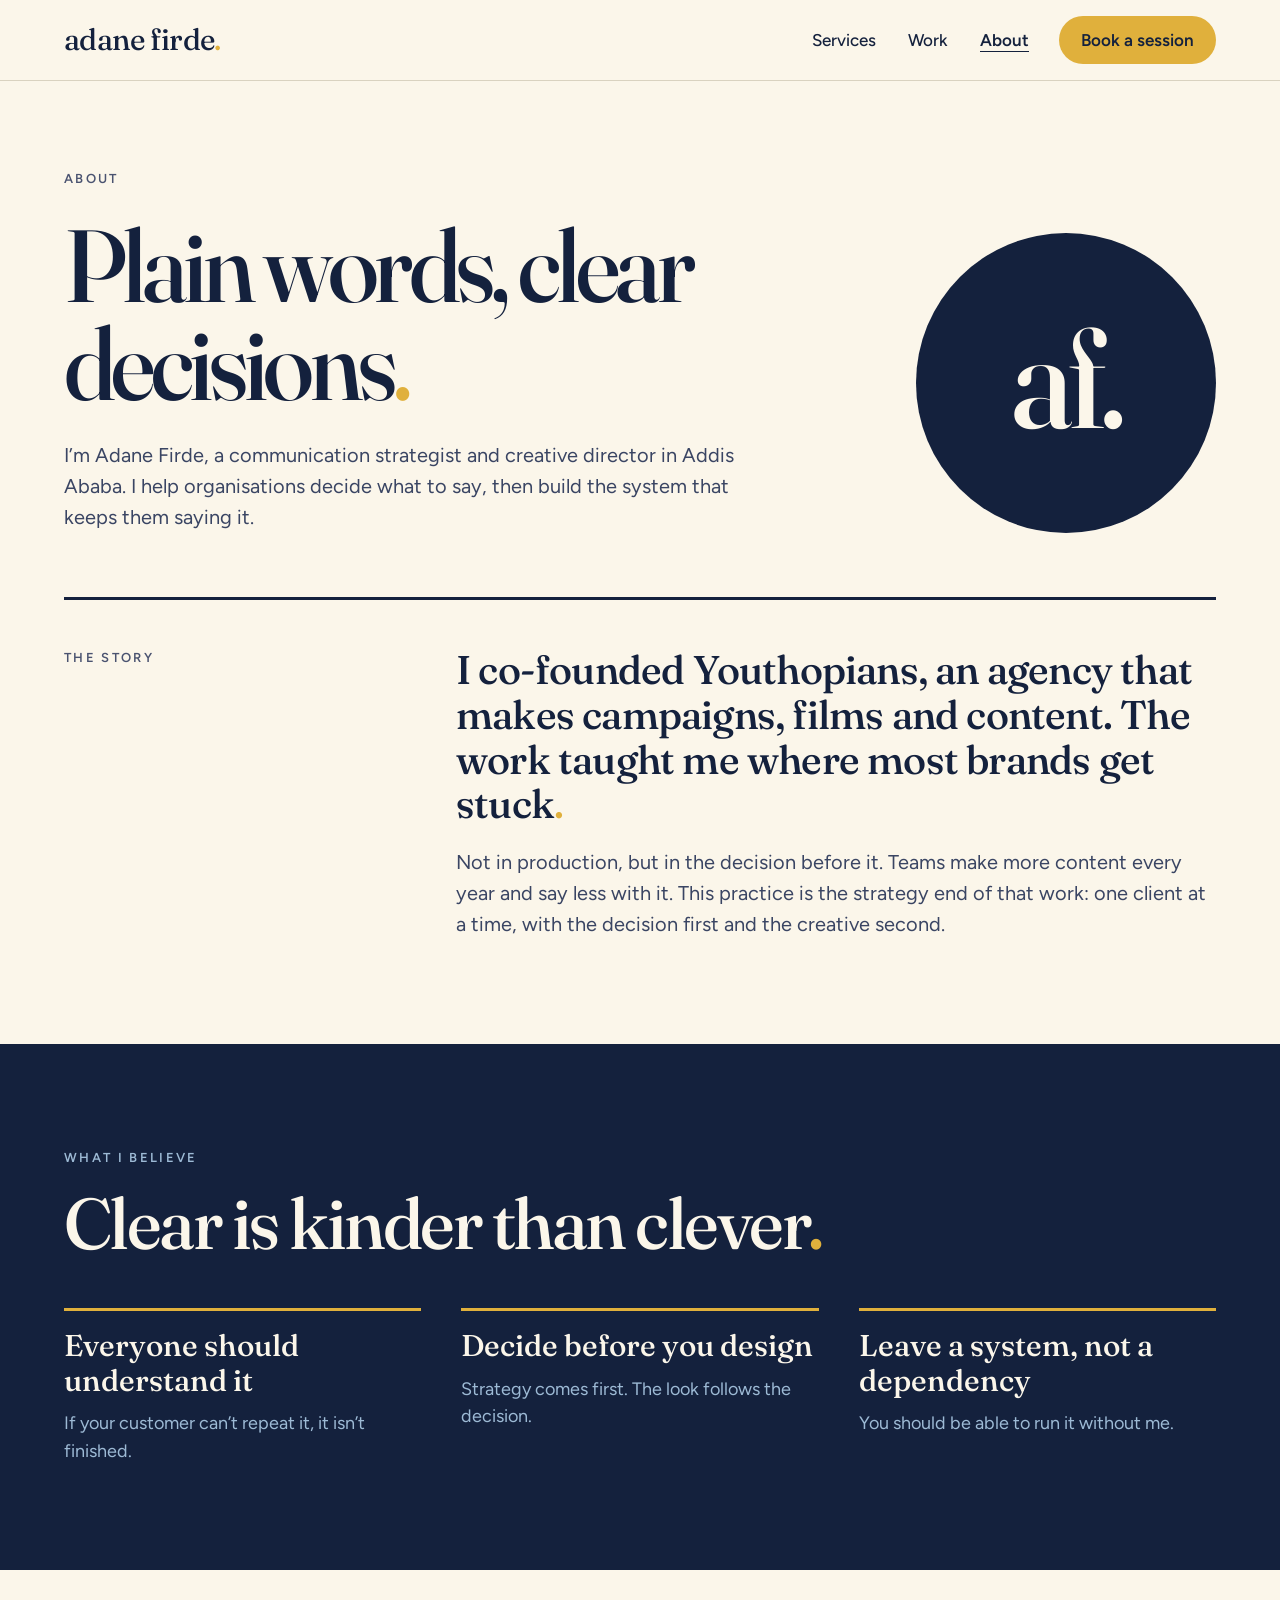
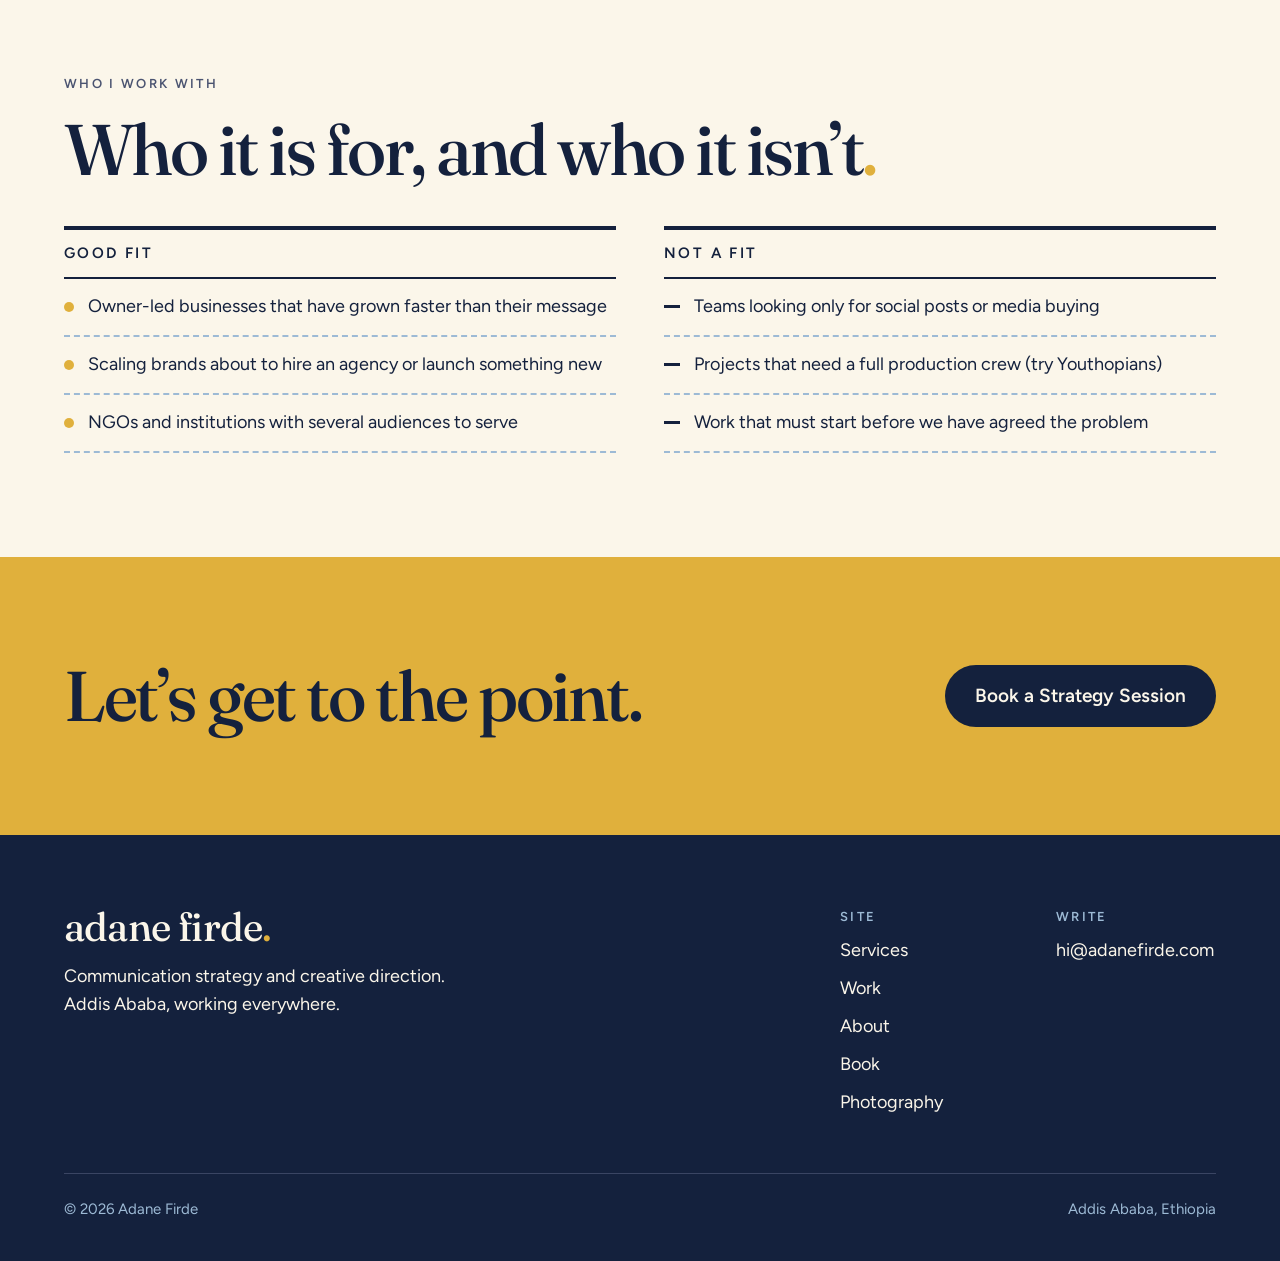
==== commit 2e433e3a: "Roll back to the pre-redesign site (4e90c43) Co-Authored-By: Claude Opus 5.5 <noreply@anthropic.com>" ====
--- a/about/index.html
+++ b/about/index.html
@@ -3,96 +3,58 @@
 <head>
 <meta charset="utf-8">
 <meta name="viewport" content="width=device-width, initial-scale=1">
-<title>About Adane Firde — Communication strategist, Addis Ababa</title>
-<meta name="description" content="Adane Firde is a communication strategist and creative director in Addis Ababa and co-founder of Youthopians. Plain words, clear decisions.">
-<meta name="theme-color" content="#FBF6EA">
-<meta property="og:title" content="About Adane Firde — Communication strategist, Addis Ababa">
-<meta property="og:description" content="Adane Firde is a communication strategist and creative director in Addis Ababa and co-founder of Youthopians. Plain words, clear decisions.">
+<title>About Adane Firde</title>
+<meta name="description" content="Adane Firde is a communication strategist and creative director in Addis Ababa, and co-founder of Youthopians.">
+<meta property="og:title" content="About Adane Firde">
+<meta property="og:description" content="Adane Firde is a communication strategist and creative director in Addis Ababa, and co-founder of Youthopians.">
 <meta property="og:type" content="website">
-<meta property="og:image" content="https://adanefirde.com../assets/img/og.png">
-<meta name="twitter:card" content="summary_large_image">
-<link rel="icon" href="/assets/favicon.svg" type="image/svg+xml">
+<meta name="theme-color" content="#14213D">
+<link rel="icon" href="../assets/favicon.svg" type="image/svg+xml">
 <link rel="preconnect" href="https://fonts.googleapis.com">
 <link rel="preconnect" href="https://fonts.gstatic.com" crossorigin>
-<link href="https://fonts.googleapis.com/css2?family=Fraunces:opsz,wght@9..144,400..600&family=Figtree:wght@400;500;600&family=Noto+Serif+Ethiopic:wght@600&display=swap" rel="stylesheet">
+<link href="https://fonts.googleapis.com/css2?family=Fraunces:opsz,wght@9..144,400..600&family=Figtree:wght@400;500;600&display=swap" rel="stylesheet">
 <link rel="stylesheet" href="../assets/site.css">
-<script>document.documentElement.classList.add('js')</script>
 </head>
 <body>
 <a class="skip" href="#main">Skip to content</a>
-<header class="top">
+<header class="hdr"><div class="wrap">
 <a class="wm" href="../" aria-label="adane firde, home">adane firde<span class="pt">.</span></a>
-<nav id="nav" aria-label="Main"><a href="../services/">Services</a><a href="../work/">Work</a><a href="../about/" aria-current="page">About</a><a class="nb" href="../book/">Book a session</a></nav>
-<button class="menu-btn" aria-expanded="false" aria-controls="nav">Menu</button>
-<a class="btn small line act" href="../book/">Book a session</a>
-</header>
+<button class="menu-btn" type="button" aria-expanded="false" aria-controls="nav">Menu <svg aria-hidden="true" width="22" height="22" viewBox="0 0 22 22"><path d="M2 7 H20 M2 15 H14" stroke="#14213D" stroke-width="2.4" stroke-linecap="round"/><circle cx="19" cy="15" r="2" fill="#E0B03C"/></svg></button>
+<nav id="nav" class="nav" aria-label="Main"><a class="l" href="../services/">Services</a><a class="l" href="../#work">Work</a><a class="l" href="../about/" aria-current="page">About</a><a class="btn pri" href="../book/">Book a session</a></nav>
+</div></header>
 <main id="main">
-<section class="hero" aria-labelledby="h1">
-<div class="hp"><figure class="ph ph-tall ph-navy " role="img" aria-label="Photo placeholder: Portrait of Adane"><span class="ph-l"><b>Portrait of Adane</b><small>4:5 · a second portrait, different from the home page</small></span></figure></div>
-<h1 id="h1" class="long"><span class="ln"><span>Plain words,</span></span><span class="ln"><span>clear decisions<span class="pt">.</span></span></span></h1>
-<div class="side"><p class="desc">I’m Adane Firde, a communication strategist and creative director in Addis Ababa. I help organisations decide what to say, then build the system that keeps them saying it.</p></div>
-</section>
+<section class="hero" aria-labelledby="ab-h"><div class="wrap"><div class="hero-g">
+<div class="hero-l"><p class="lab">About</p><h1 id="ab-h" class="h1" style="font-size:clamp(54px,8vw,120px)">Plain words, clear decisions<span class="pt">.</span></h1><p class="lead">I’m Adane Firde, a communication strategist and creative director in Addis Ababa. I help organisations decide what to say, then build the system that keeps them saying it.</p></div>
+<div class="hero-r"><div class="seal" role="img" aria-label="The af. seal"><span>af<span class="pt">.</span></span></div></div></div></div></section>
+<section class="sec" style="padding-top:0" aria-labelledby="st-h"><div class="wrap"><div style="display:flex;flex-wrap:wrap;gap:56px;border-top:3px solid var(--navy);padding-top:48px">
+<div style="flex:1 1 280px"><p class="lab">The story</p></div>
+<div class="stack" style="flex:999 1 560px;max-width:760px"><h2 id="st-h" class="serif" style="font-size:40px;line-height:1.12;letter-spacing:-.02em">I co-founded Youthopians, an agency that makes campaigns, films and content. The work taught me where most brands get stuck<span class="pt">.</span></h2>
+<p class="t" style="font-size:20px">Not in production, but in the decision before it. Teams make more content every year and say less with it. This practice is the strategy end of that work: one client at a time, with the decision first and the creative second.</p></div></div></div></section>
+<section class="sec navy on-navy" aria-labelledby="v-h"><div class="wrap"><div class="stack" style="margin-bottom:48px"><p class="lab">What I believe</p><h2 id="v-h" class="h2">Clear is kinder than clever<span class="pt">.</span></h2></div>
+<div class="grid3">
+<div class="rule"><h3 class="h3">Everyone should understand it</h3><p class="t">If your customer can’t repeat it, it isn’t finished.</p></div>
+<div class="rule"><h3 class="h3">Decide before you design</h3><p class="t">Strategy comes first. The look follows the decision.</p></div>
+<div class="rule"><h3 class="h3">Leave a system, not a dependency</h3><p class="t">You should be able to run it without me.</p></div>
+</div></div></section>
+<section class="sec" aria-labelledby="f-h"><div class="wrap"><div class="stack" style="margin-bottom:40px"><p class="lab">Who I work with</p><h2 id="f-h" class="h2">Who it is for, and who it isn’t<span class="pt">.</span></h2></div>
+<div style="display:grid;grid-template-columns:repeat(auto-fit,minmax(300px,1fr));gap:48px">
+<div><p class="th">Good fit</p><ul class="dots"><li>Owner-led businesses that have grown faster than their message</li><li>Scaling brands about to hire an agency or launch something new</li><li>NGOs and institutions with several audiences to serve</li></ul></div>
+<div><p class="th">Not a fit</p><ul class="dots no"><li>Teams looking only for social posts or media buying</li><li>Projects that need a full production crew (try Youthopians)</li><li>Work that must start before we have agreed the problem</li></ul></div>
+</div></div></section>
+<section class="sec mus on-mus" aria-label="Book"><div class="wrap"><div style="display:flex;flex-wrap:wrap;justify-content:space-between;align-items:center;gap:32px"><h2 class="serif" style="font-size:clamp(40px,5.5vw,72px);line-height:1;letter-spacing:-.035em">Let’s get to the point<span class="pt">.</span></h2><a class="btn dark lg" href="../book/">Book a Strategy Session</a></div></div></section>
+</main>
+<footer class="ftr"><div class="wrap">
+<div class="ftr-g">
+<div class="stack" style="max-width:420px;gap:16px"><a class="wm" href="../" style="font-size:40px">adane firde<span class="pt">.</span></a><p>Communication strategy and creative direction. Addis Ababa, working everywhere.</p></div>
+<div style="display:flex;flex-wrap:wrap;gap:56px">
+<div class="ftr-c"><p class="lab" style="color:var(--sky)">Site</p><a href="../services/">Services</a><a href="../#work">Work</a><a href="../about/">About</a><a href="../book/">Book</a><a href="../photography/">Photography</a></div>
+<div class="ftr-c"><p class="lab" style="color:var(--sky)">Write</p><a href="mailto:hi@adanefirde.com">hi@adanefirde.com</a></div>
+</div></div>
+<div class="ftr-b"><p>© 2026 Adane Firde</p><p>Addis Ababa, Ethiopia</p></div>
+</div></footer>
+<script>
+(function(){var b=document.querySelector('.menu-btn'),n=document.getElementById('nav');if(!b)return;b.addEventListener('click',function(){var o=n.classList.toggle('open');b.setAttribute('aria-expanded',o?'true':'false')})})();
+</script>
 
-<section class="sec facts wrap" aria-labelledby="story-h">
-<div class="txt">
-<h2 id="story-h" class="h2 rv" style="margin-bottom:24px">Where brands get stuck<span class="pt">.</span></h2>
-<p class="wide rv">At Youthopians we make campaigns, films and content. Years of that work taught me that most brands don’t get stuck in production. They get stuck in the decision before it.</p>
-<p class="wide rv"><span class="tbd">Your story in two or three sentences: where you grew up or started, what you studied, the first brand you worked on and what it taught you.</span></p>
-<p class="wide rv">Teams make more content every year and say less with it. This practice is the strategy end of the work: one client at a time, the decision first and the creative second.</p>
-</div>
-<dl class="rv"><div><dt>Based in</dt><dd>Addis Ababa, Ethiopia</dd></div><div><dt>Co-founded</dt><dd>Youthopians</dd></div><div><dt>In practice since</dt><dd><span class="tbd">Year</span></dd></div><div><dt>Languages</dt><dd><span class="tbd">e.g. Amharic, English</span></dd></div></dl>
-</section>
-
-<section class="stairs wrap" aria-labelledby="bel-h">
-<ol>
-<li class="rv"><h2 id="bel-h" class="line">Clear is kinder than clever<span class="pt">.</span></h2><p>If your customer can’t repeat it, it isn’t finished.</p></li>
-<li class="rv"><span class="line">Decide before you design<span class="pt">.</span></span><p>Strategy comes first. The look follows the decision.</p></li>
-<li class="rv"><span class="line">Write it down<span class="pt">.</span></span><p>A decision nobody wrote down gets made again in every meeting.</p></li>
-<li class="rv"><span class="line">Leave a system<span class="pt">.</span></span><p>You should be able to run it without me.</p></li>
-</ol>
-</section>
-
-<section class="sec wrap" aria-labelledby="ph-h">
-<div class="work-h"><h2 id="ph-h" class="h2 rv">A day of the work<span class="pt">.</span></h2></div>
-<div class="trio">
-<figure class="ph ph-tall ph-sky " role="img" aria-label="Photo placeholder: Workshop"><span class="ph-l"><b>Workshop</b><small>4:5 · you at a whiteboard with a client team</small></span></figure>
-<figure class="ph ph-tall ph-ground " role="img" aria-label="Photo placeholder: Field"><span class="ph-l"><b>Field</b><small>4:5 · on a shoot or site visit in Addis</small></span></figure>
-<figure class="ph ph-tall ph-navy " role="img" aria-label="Photo placeholder: Desk"><span class="ph-l"><b>Desk</b><small>4:5 · notes, a message house, a marked-up draft</small></span></figure>
-</div>
-</section>
-
-<section class="sec facts wrap" aria-labelledby="fit-h">
-<div class="txt">
-<h2 id="fit-h" class="h2 rv" style="margin-bottom:28px">Who it is for, and who it isn’t<span class="pt">.</span></h2>
-<div class="lists">
-<div class="rv"><h3>A good fit</h3><ul><li>Owner-led businesses that have grown faster than their message</li><li>Brands about to hire an agency or launch something new</li><li>NGOs and institutions with several audiences to serve</li></ul></div>
-<div class="rv"><h3>Not a fit</h3><ul><li>Teams looking only for social posts or media buying</li><li>Projects that need a full production crew<span>For that, try Youthopians.</span></li><li>Work that must start before we agree the problem</li></ul></div>
-</div></div>
-<img class="side-img rv" src="../assets/img/addis-skyline-2000.jpg" srcset="../assets/img/addis-skyline-1000.jpg 1000w, ../assets/img/addis-skyline-2000.jpg 2000w" sizes="(max-width:760px) 100vw, 30vw" width="2000" height="1333" alt="The Addis Ababa skyline above green trees on a clear day" loading="lazy">
-</section>
-</main>
-<section class="close wrap" aria-labelledby="close-h">
-<h2 id="close-h" class="rv">Let’s get to the point<span class="pt">.</span></h2>
-<div class="base"><p class="rv">Start with one 90-minute Strategy Session.</p><a class="btn cream rv" href="../book/">Book a Strategy Session</a></div>
-<div class="band" aria-hidden="true"></div>
-</section>
-<footer class="foot wrap">
-<p class="big" aria-hidden="true">adane firde<span class="pt">.</span></p>
-<p class="am" lang="am">አዳነ ፍርዴ<span class="pt">።</span></p>
-<div class="rowf">
-<ul class="places">
-<li><a href="mailto:hi@adanefirde.com">hi@adanefirde.com</a></li>
-<li><span>Addis Ababa, Ethiopia</span></li>
-<li><span>Telegram <span class="tbd">@your-handle</span></span></li>
-</ul>
-<div class="links">
-<div><h3>Site</h3><ul><li><a href="../services/">Services</a></li><li><a href="../work/">Work</a></li><li><a href="../about/">About</a></li><li><a href="../book/">Book a session</a></li></ul></div>
-<div><h3>Also</h3><ul><li><a href="../photography/">Photography</a></li><li><a href="https://youthopians.com" rel="noopener">Youthopians</a></li></ul></div>
-<div><h3>Hours</h3><ul><li>Monday to Friday</li><li>Addis Ababa time, UTC+3</li><li>Replies within a day</li></ul></div>
-</div>
-</div>
-<div class="legal"><span>© 2026 Adane Firde. Photographs of Addis Ababa: Unsplash contributors, Unsplash Licence. Highlighted text and patterned frames are placeholders.</span><a href="#main">Back to top</a></div>
-</footer>
-<script src="../assets/site.js" defer></script>
 </body>
 </html>
--- a/assets/site.css
+++ b/assets/site.css
@@ -1,450 +1,155 @@
-/* adane firde. — site styles, Nov 2026 redesign
-   Direction: type and nothing else. One ground (cream), one ink (navy), one accent (mustard). */
-:root{
-  --ground:#FBF6EA; --ground-2:#F3EBD9; --ink:#14213D; --soft:#3A4563; --accent:#E0B03C; --paper:#FFFDF6;
-  --display:"Fraunces",Georgia,serif; --text:"Figtree",system-ui,sans-serif;
-  --m:clamp(20px,3.4vw,48px);           /* the one pair of page margins */
-  --axis:42%;                            /* hero axis */
-  --s-small:15px; --s-body:18px; --s-lead:clamp(22px,2.2vw,32px);
-  --s-stair:clamp(34px,4.6vw,76px); --s-display:clamp(64px,10.6vw,200px);
-  --gap:clamp(120px,14vw,220px);
-  --ease:cubic-bezier(.16,1,.3,1);
+:root{--navy:#14213D;--cream:#FBF6EA;--mus:#E0B03C;--mus-h:#C99A2E;--sky:#9DBAD5;--paper:#FFFDF6;--line:#D9D2C0;--soft:#3A4563;--lab:#4A5370;--serif:"Fraunces",Georgia,serif;--sans:"Figtree",Arial,sans-serif}
+*{box-sizing:border-box}
+html{scroll-behavior:smooth}
+body{margin:0;background:var(--cream);color:var(--navy);font-family:var(--sans);font-size:18px;line-height:1.55;-webkit-font-smoothing:antialiased}
+h1,h2,h3,p,ul,ol,dl,dd,figure{margin:0}
+a{color:var(--navy);text-underline-offset:5px}
+a:hover{color:#0B1326}
+:focus-visible{outline:3px solid var(--sky);outline-offset:2px}
+.skip{position:absolute;left:-999px;top:8px;background:var(--mus);padding:10px 16px;border-radius:999px;font-weight:600;z-index:10}
+.skip:focus{left:16px}
+.wrap{max-width:1760px;margin:0 auto;padding:0 clamp(48px,5vw,96px)}
+.pt{color:var(--mus)}
+.on-mus .pt{color:var(--navy)}
+.lab{font-size:13px;font-weight:600;letter-spacing:.18em;text-transform:uppercase;color:var(--lab)}
+.on-navy .lab{color:var(--sky)}
+.on-mus .lab{color:var(--navy)}
+.serif{font-family:var(--serif);font-weight:500}
+.wm{font-family:var(--serif);font-weight:450;letter-spacing:-.02em;text-decoration:none;font-size:30px;line-height:1}
+.lead{font-size:clamp(20px,1.4vw,24px);color:var(--soft);max-width:680px}
+.work .t,.tier .t,.rule .t{max-width:62ch}
+.t{color:var(--soft)}
+.on-navy .t{color:var(--sky)}
+/* header */
+.hdr{border-bottom:1px solid var(--line);background:var(--cream)}
+.hdr .wrap{display:flex;flex-wrap:wrap;align-items:center;justify-content:space-between;gap:16px;padding-top:16px;padding-bottom:16px}
+.nav{display:flex;flex-wrap:wrap;align-items:center;gap:28px}
+.nav a.l{font-size:17px;font-weight:500;text-decoration:none;padding:10px 2px}
+.nav a.l[aria-current]{font-weight:600;text-decoration:underline}
+.menu-btn{display:none}
+/* buttons */
+.btn{display:inline-flex;align-items:center;justify-content:center;min-height:44px;padding:11px 22px;border-radius:999px;font-weight:600;font-size:17px;text-decoration:none;border:0;cursor:pointer;font-family:var(--sans)}
+.btn.lg{padding:16px 30px;font-size:19px}
+.btn.pri{background:var(--mus);color:var(--navy)}
+.btn.pri:hover{background:var(--mus-h);color:var(--navy)}
+.btn.dark{background:var(--navy);color:var(--cream)}
+.btn.dark:hover{background:#0B1326;color:var(--cream)}
+.btn.out{background:transparent;color:var(--navy);box-shadow:inset 0 0 0 2px var(--navy)}
+.more{font-size:18px;font-weight:600}
+/* sections */
+.sec{padding:104px 0}
+.navy{background:var(--navy);color:var(--cream)}
+.mus{background:var(--mus);color:var(--navy)}
+.paper{background:var(--paper);border-top:1px solid var(--line);border-bottom:1px solid var(--line)}
+.h1{font-family:var(--serif);font-weight:500;font-size:clamp(60px,9.5vw,176px);line-height:.95;letter-spacing:-.045em}
+.h2{font-family:var(--serif);font-weight:500;font-size:clamp(40px,5.6vw,96px);line-height:1;letter-spacing:-.035em}
+.h3{font-family:var(--serif);font-weight:500;font-size:30px;line-height:1.15}
+.stack{display:flex;flex-direction:column;gap:20px}
+.head-row{display:flex;flex-wrap:wrap;justify-content:space-between;align-items:flex-end;gap:24px;margin-bottom:48px}
+.grid3{display:grid;grid-template-columns:repeat(auto-fit,minmax(260px,1fr));gap:40px}
+.rule{border-top:3px solid var(--navy);padding-top:18px;display:flex;flex-direction:column;gap:12px}
+.on-navy .rule{border-color:var(--mus)}
+.on-navy .h3,.on-navy .h2{color:var(--cream)}
+/* hero */
+.hero{padding:88px 0 64px}
+.hero-g{display:flex;flex-wrap:wrap;gap:64px;align-items:flex-end}
+.hero-l{flex:999 1 560px;min-width:0;display:flex;flex-direction:column;gap:28px}
+.hero-r{flex:1 1 300px}
+.cta-row{display:flex;flex-wrap:wrap;gap:20px;align-items:center}
+.small{font-size:15px;color:var(--lab)}
+.seal{aspect-ratio:1/1;width:100%;max-width:480px;border-radius:50%;background:var(--navy);display:flex;align-items:center;justify-content:center;margin-left:auto}
+.seal span{font-family:var(--serif);font-weight:500;font-size:clamp(90px,11vw,170px);letter-spacing:-.04em;color:var(--cream);line-height:1;transform:translateY(-4%)}
+.pattern{display:flex;flex-direction:column;gap:14px;overflow:hidden;margin-top:72px}
+.prow{display:flex;align-items:center;gap:10px;white-space:nowrap}
+.pattern i{display:block;flex:none;height:6px;border-radius:3px;background:var(--navy)}
+.pattern b{display:block;flex:none;width:10px;height:10px;border-radius:5px;background:var(--mus);margin:0 12px 0 -3px}
+/* clients */
+.clients{display:flex;flex-wrap:wrap;gap:12px 40px;margin-top:20px}
+.clients span{font-family:var(--serif);font-size:26px;color:var(--navy)}
+/* offers */
+.session{background:var(--mus);padding:36px 40px;display:flex;flex-wrap:wrap;align-items:center;justify-content:space-between;gap:24px;margin-bottom:24px}
+.session .in{display:flex;align-items:center;gap:24px}
+.cards{display:flex;flex-wrap:wrap;gap:24px}
+.card{flex:1 1 340px;background:var(--paper);border:1px solid var(--line);padding:32px;display:flex;flex-direction:column;gap:16px}
+.card.dk{flex:1 1 280px;background:var(--navy);border-color:var(--navy);color:var(--cream)}
+.rows{border-top:3px solid var(--navy);display:flex;flex-direction:column}
+.rows div{display:flex;flex-wrap:wrap;justify-content:space-between;gap:4px 16px;padding:14px 0;border-bottom:2px dashed var(--sky);font-size:17px}
+.rows .n{font-weight:600}
+.rows .p{color:var(--soft);text-align:right;white-space:nowrap}
+.rows .p b{color:var(--navy)}
+.card .more{margin-top:auto}
+.card.dk .more{color:var(--cream)}
+.price{font-family:var(--serif);font-size:30px;color:var(--mus)}
+/* method */
+.steps{list-style:none;padding:0;display:grid;grid-template-columns:repeat(auto-fit,minmax(220px,1fr));gap:40px}
+.steps li{display:flex;flex-direction:column;gap:12px}
+.num{font-size:15px;font-weight:600;letter-spacing:.16em;color:var(--lab)}
+/* work */
+.work{display:flex;flex-direction:column;border-top:4px solid var(--navy)}
+.work article{display:grid;grid-template-columns:minmax(200px,1fr) minmax(0,2fr);gap:24px;padding:22px 0;border-bottom:2px dashed var(--sky);align-items:baseline}
+.work .k{font-size:13px;font-weight:600;letter-spacing:.16em;text-transform:uppercase;color:var(--lab);margin-bottom:6px}
+/* list */
+.dots{list-style:none;padding:0;display:flex;flex-direction:column}
+.dots li{display:flex;gap:14px;align-items:center;padding:14px 0;border-bottom:2px dashed var(--sky)}
+.dots li::before{content:"";flex:none;width:10px;height:10px;border-radius:5px;background:var(--mus)}
+.dots.no li::before{width:16px;height:3px;border-radius:0;background:var(--navy)}
+.th{font-size:15px;font-weight:600;letter-spacing:.16em;text-transform:uppercase;border-top:4px solid var(--navy);border-bottom:2px solid var(--navy);padding:12px 0}
+/* services page */
+.tier{display:grid;grid-template-columns:repeat(auto-fit,minmax(260px,1fr));gap:32px;padding:40px 0;border-bottom:2px dashed var(--sky)}
+.group-h{border-bottom:4px solid var(--navy);padding-bottom:24px;display:flex;flex-direction:column;gap:12px}
+.toc{flex:1 1 260px;display:flex;flex-direction:column;border-top:3px solid var(--navy)}
+.toc a{display:flex;justify-content:space-between;padding:14px 0;border-bottom:2px dashed var(--sky);font-weight:600;text-decoration:none}
+/* footer */
+.ftr{background:var(--navy);color:var(--cream);padding:72px 0 40px}
+.ftr a{color:var(--cream);text-decoration:none}
+.ftr a:hover{text-decoration:underline;color:var(--cream)}
+.ftr-g{display:flex;flex-wrap:wrap;justify-content:space-between;gap:48px}
+.ftr-c{display:flex;flex-direction:column;gap:10px;min-width:160px}
+.ftr-b{margin-top:56px;padding-top:24px;border-top:1px solid var(--soft);display:flex;flex-wrap:wrap;justify-content:space-between;gap:16px;font-size:15px;color:var(--sky)}
+/* booking */
+.book-g{display:flex;flex-wrap:wrap;gap:56px;align-items:flex-start;margin-top:56px}
+.book-f{flex:999 1 600px;min-width:0;display:flex;flex-direction:column;gap:40px}
+.book-s{flex:1 1 340px;background:var(--navy);color:var(--cream);padding:40px;display:flex;flex-direction:column;gap:20px}
+.book-s a{color:var(--cream)}
+.step-h{display:flex;align-items:baseline;gap:14px;border-top:3px solid var(--navy);padding-top:16px;margin-bottom:18px}
+.step-h h2{font-family:var(--serif);font-weight:500;font-size:32px}
+fieldset{border:0;padding:0;margin:0;min-width:0}
+legend{padding:0;width:100%}
+.chips{display:flex;flex-wrap:wrap;gap:12px}
+.chip{position:relative}
+.chip input{position:absolute;opacity:0;width:1px;height:1px}
+.chip label{min-height:56px;min-width:120px;padding:12px 18px;display:flex;flex-direction:column;gap:2px;border:2px solid var(--line);background:var(--paper);font-weight:600;cursor:pointer}
+.chip label small{font-size:14px;font-weight:400;color:var(--soft)}
+.chip input:checked+label{background:var(--navy);border-color:var(--navy);color:var(--cream)}
+.chip input:checked+label small{color:var(--sky)}
+.chip input:focus-visible+label{outline:3px solid var(--sky);outline-offset:2px}
+.fields{display:flex;flex-wrap:wrap;gap:20px}
+.field{display:flex;flex-direction:column;gap:8px;flex:1 1 260px}
+.field label{font-size:15px;font-weight:600}
+.field input,.field textarea{min-height:48px;padding:12px 14px;border:1px solid var(--navy);background:var(--paper);font:inherit;font-size:17px;color:var(--navy);border-radius:0}
+.field input:focus,.field textarea:focus{outline:3px solid var(--sky);outline-offset:0}
+.sum{display:flex;flex-direction:column;border-top:1px solid var(--soft)}
+.sum div{display:flex;justify-content:space-between;gap:12px;padding:12px 0;border-bottom:1px solid var(--soft);font-size:17px}
+.sum span:first-child{color:var(--sky)}
+.done{background:var(--mus);padding:40px;display:flex;flex-direction:column;gap:16px}
+[hidden]{display:none!important}
+@media (max-width:820px){
+ body{font-size:17px}
+ .wrap{padding:0 22px}
+ .sec{padding:64px 0}
+ .hero{padding:48px 0 40px}
+ .hero-g{gap:40px}
+ .seal{max-width:260px;margin:0}
+ .menu-btn{display:inline-flex;align-items:center;gap:10px;min-height:44px;padding:8px 4px;background:none;border:0;font:600 16px var(--sans);color:var(--navy);cursor:pointer}
+ .nav{display:none;width:100%;flex-direction:column;align-items:stretch;gap:0;padding-top:8px}
+ .nav.open{display:flex}
+ .nav a.l{padding:14px 0;border-bottom:1px solid var(--line);font-size:18px}
+ .nav .btn{margin-top:16px}
+ .session{padding:24px}
+ .session .in{flex-direction:column;align-items:flex-start}
+ .card{padding:24px}
+ .work article{grid-template-columns:1fr;gap:6px}
+ .pattern{margin-top:48px}
+ .book-s{padding:28px}
+ .head-row{margin-bottom:32px}
 }
-*{box-sizing:border-box;margin:0;padding:0}
-html{-webkit-text-size-adjust:100%;scroll-behavior:smooth}
-body{background:var(--ground);color:var(--ink);font:400 var(--s-body)/1.55 var(--text);-webkit-font-smoothing:antialiased;text-rendering:optimizeLegibility}
-img{display:block;max-width:100%;height:auto}
-a{color:inherit;text-decoration-thickness:1.5px;text-underline-offset:.22em}
-a:hover{text-decoration-color:var(--accent)}
-:focus-visible{outline:3px solid var(--accent);outline-offset:3px;border-radius:2px}
-::selection{background:var(--accent);color:var(--ink)}
-.skip{position:absolute;left:-999px;top:8px;background:var(--ink);color:var(--ground);padding:10px 16px;z-index:9}
-.skip:focus{left:var(--m)}
-.pt{color:var(--accent)}
-.wrap{padding-left:var(--m);padding-right:var(--m)}
-h1,h2,h3,.disp{font-family:var(--display);font-weight:450;letter-spacing:-.035em;line-height:.98;font-optical-sizing:auto;text-wrap:balance}
-p{text-wrap:pretty}
-
-/* ---------- top row ---------- */
-.top{position:absolute;inset:0 0 auto 0;display:flex;align-items:center;height:96px;padding:0 var(--m);z-index:3}
-.top .wm{font-family:var(--display);font-size:24px;letter-spacing:-.03em;text-decoration:none;font-weight:450}
-.top nav{position:absolute;left:var(--axis);display:flex;gap:28px;font-size:var(--s-small);font-weight:500}
-.top nav a{text-decoration:none;padding:10px 0}
-.top nav a[aria-current="page"]{text-decoration:underline;text-decoration-color:var(--accent)}
-.top .act{margin-left:auto}
-.top nav .nb{display:none}
-.menu-btn{display:none}
-
-/* ---------- buttons ---------- */
-.btn{display:inline-flex;align-items:center;gap:12px;min-height:52px;padding:0 26px;background:var(--accent);color:var(--ink);font:600 18px/1 var(--text);text-decoration:none;border:0;border-radius:0;cursor:pointer;transition:transform .12s ease-out,background-color .2s}
-.btn:hover{background:#E9BE52}
-.btn:active{transform:scale(.97)}
-.btn.ink{background:var(--ink);color:var(--ground)}
-.btn.ink:hover{background:#22335A}
-.btn.small{min-height:44px;padding:0 18px;font-size:15px}
-.tlink{font-weight:600;text-decoration:underline;text-decoration-color:var(--accent);text-decoration-thickness:2px}
-
-/* ---------- hero: void, then statement on the axis ---------- */
-.hero{position:relative;min-height:100svh;min-height:min(100svh,1000px);display:grid;grid-template-columns:var(--axis) 1fr;grid-template-rows:1fr auto;align-items:end;padding:120px var(--m) 72px}
-.hero h1{grid-column:2;font-size:var(--s-display);letter-spacing:-.045em;line-height:.93}
-.hero h1 .ln{display:block;overflow:hidden;padding-bottom:.08em}
-.hero h1 .ln>span{display:block}
-.hero .side{grid-column:1;grid-row:2;align-self:end;max-width:36ch;padding-right:32px;padding-bottom:.4em}
-.hero .hp{grid-column:1;grid-row:1;align-self:end;width:min(300px,22vw);margin-bottom:40px}
-.hero h1{grid-row:1 / 3;align-self:end}
-.hero .desc{font-size:24px;line-height:1.4;color:var(--ink)}
-.hero .side p{font-size:var(--s-body);color:var(--soft)}
-.hero .side p strong{color:var(--ink);font-weight:600}
-.hero .acts{display:flex;flex-wrap:wrap;align-items:center;gap:14px 22px;margin-top:28px}
-.hero .note{font-size:var(--s-small);color:var(--soft)}
-.hero.sub{min-height:72svh}
-.hero.sub h1{font-size:clamp(52px,6.6vw,108px)}
-
-/* ---------- sections ---------- */
-section{position:relative}
-.sec{padding-top:var(--gap)}
-.h2{font-size:clamp(34px,3.6vw,60px);letter-spacing:-.035em;line-height:1.02}
-
-/* intro: lead line over four columns */
-.intro .lead{font-family:var(--text);font-size:var(--s-lead);line-height:1.25;max-width:58ch;margin-top:28px;letter-spacing:-.01em}
-.intro .cols{display:grid;grid-template-columns:repeat(4,1fr);gap:28px;margin-top:72px}
-.intro .cols p{font-size:18px;line-height:1.5;color:var(--ink)}
-.intro .cols b{color:var(--ink);font-weight:600}
-
-/* showcase: two giant numbers compared (the live tool) */
-.cut .row{display:grid;grid-template-columns:repeat(12,1fr);gap:24px;align-items:start}
-.cut .row>.l{grid-column:1/7}
-.cut .row>.r{grid-column:7/13}
-.cut label{display:block;font-weight:600;font-size:var(--s-small);margin:26px 0 10px}
-.cut textarea{width:100%;min-height:150px;resize:vertical;background:var(--paper);color:var(--ink);font:400 18px/1.5 var(--text);padding:18px 20px;border:2px solid var(--ink);border-radius:0}
-.cut .tools{display:flex;gap:16px;align-items:center;margin-top:14px;flex-wrap:wrap}
-.cut .r p{color:var(--soft)}
-.cut .out{margin-top:26px;background:var(--ground-2);padding:26px 28px}
-.cut .out .res{font-family:var(--display);font-size:clamp(26px,2.4vw,36px);letter-spacing:-.02em;line-height:1.12;color:var(--ink)}
-.cut .out .why{font-size:var(--s-small);color:var(--soft);margin-top:14px}
-.cut .specs{display:grid;grid-template-columns:1fr 1fr;gap:24px;margin-top:12vh;height:clamp(200px,24vw,360px);overflow:hidden}
-.cut .spec .cap{font-size:18px;font-weight:600;margin-bottom:6px}
-.cut .spec .n{font-family:var(--display);font-size:clamp(180px,34vw,520px);line-height:.8;letter-spacing:-.06em;font-variant-numeric:lining-nums;font-weight:450}
-.cut .spec .n .pt{letter-spacing:0}
-
-/* pricing: plans as a large table */
-.plans table{width:100%;border-collapse:collapse;margin-top:48px;table-layout:fixed}
-.plans th,.plans td{text-align:left;vertical-align:top;padding:20px 22px;font-size:18px;line-height:1.35}
-.plans thead th{padding-top:30px;padding-bottom:26px;vertical-align:bottom}
-.plans thead th .nm{display:block;font-family:var(--display);font-weight:450;font-size:clamp(28px,2.6vw,42px);letter-spacing:-.03em;line-height:1}
-.plans thead th .pr{display:block;font-family:var(--display);font-size:clamp(28px,2.6vw,42px);letter-spacing:-.03em;line-height:1.05;margin-top:8px;font-weight:400}
-.plans thead th .per{display:block;font:500 15px/1.4 var(--text);margin-top:8px;color:var(--soft)}
-.plans tbody th{font-weight:600;font-size:18px;color:var(--soft);width:24%}
-.plans tbody tr:nth-child(odd) th,.plans tbody tr:nth-child(odd) td{background:var(--ground-2)}
-.plans .rec{background:#9DBAD5!important}
-.plans tbody tr:nth-child(odd) .rec{background:#90AFCD!important}
-.plans tfoot td{padding-top:24px;padding-bottom:28px}
-.plans .more{display:grid;grid-template-columns:24% 1fr;gap:22px;margin-top:56px;padding:0 22px}
-.plans .more p{font-size:18px}
-.plans .more ul{list-style:none;display:grid;grid-template-columns:repeat(2,minmax(0,1fr));gap:12px 40px;font-size:18px}
-.plans .more li span{white-space:nowrap}
-.plans .more li span{color:var(--soft)}
-
-/* pictures */
-.bleed{margin-top:var(--gap);overflow:hidden;position:relative;height:clamp(360px,62vw,860px)}
-.bleed img{width:100%;height:116%;object-fit:cover;will-change:transform}
-.cap-row{display:flex;justify-content:space-between;gap:24px;font-size:var(--s-small);color:var(--soft);padding-top:14px}
-.pair{display:grid;grid-template-columns:repeat(12,1fr);gap:24px;margin-top:64px}
-.pair figure:nth-child(1){grid-column:1/8}
-.pair figure:nth-child(2){grid-column:8/13;align-self:end}
-.pair img{width:100%;aspect-ratio:4/3;object-fit:cover}
-.pair figcaption{font-size:var(--s-small);color:var(--soft);margin-top:12px;max-width:44ch}
-
-/* how it works: lines that step across, on the sky field */
-.stairs{background:#9DBAD5;margin-top:var(--gap);padding-top:clamp(96px,10vw,168px);padding-bottom:clamp(96px,10vw,168px)}
-.stairs li p{color:var(--ink)!important}
-.stairs ol{list-style:none;display:grid;grid-template-columns:repeat(12,1fr);row-gap:56px}
-.stairs li{grid-column:var(--c) / 13}
-.stairs li:nth-child(1){--c:1}.stairs li:nth-child(2){--c:3}.stairs li:nth-child(3){--c:5}.stairs li:nth-child(4){--c:7}
-.stairs .line{font-family:var(--display);font-size:clamp(38px,5.4vw,92px);letter-spacing:-.035em;line-height:1;font-weight:450;display:block}
-.stairs li p{max-width:40ch;margin-top:14px;font-size:18px;color:var(--ink)}
-
-/* work: quiet ledger, side preview */
-.ledger{display:grid;grid-template-columns:22% minmax(0,620px) 1fr;column-gap:0}
-.ledger .col{grid-column:2}
-.ledger ul{list-style:none;margin-top:32px}
-.ledger li{position:relative}
-.ledger .rw{display:grid;grid-template-columns:1fr 1fr auto;gap:16px;align-items:baseline;min-height:52px;padding:12px 0;cursor:default;transition:color .2s}
-.ledger .rw .k{font-size:15px;color:var(--soft)}
-.ledger .rw .s{font-size:15px;color:var(--soft);text-align:right}
-.ledger .rw .nm{font-weight:600}
-.ledger ul:hover .rw,.ledger ul:focus-within .rw{color:var(--soft)}
-.ledger ul:hover li:hover .rw,.ledger ul li:focus-within .rw{color:var(--ink)}
-.ledger .pv{position:absolute;left:calc(100% + 64px);top:0;width:min(400px,28vw);background:var(--ink);color:var(--ground);padding:24px 26px;opacity:0;transform:translateY(6px);transition:opacity .15s,transform .25s var(--ease);pointer-events:none}
-.ledger .pv p{font-size:18px;line-height:1.45}
-.ledger .pv b{display:block;font-family:var(--display);font-weight:450;font-size:clamp(26px,2.2vw,34px);letter-spacing:-.025em;line-height:1.05;margin-bottom:12px}
-.ledger ul:not(:hover):not(:focus-within) li.on .pv{opacity:1;transform:none}
-.ledger li:hover .pv,.ledger li:focus-within .pv{opacity:1;transform:none}
-.ledger .rw:focus-visible{outline-offset:6px}
-
-/* about: side facts, wide paragraph */
-.facts{display:grid;grid-template-columns:34% 1fr;row-gap:120px}
-.facts dl{display:grid;gap:22px;align-content:start;font-size:15px}
-.facts dt{color:var(--soft)}
-.facts dd{font-weight:600}
-.facts .wide{font-size:clamp(20px,1.7vw,26px);line-height:1.38;max-width:44ch}
-.facts .wide+.wide{margin-top:20px}
-.facts .lists{display:grid;grid-template-columns:1fr 1fr;gap:64px;max-width:860px}
-.facts .lists h3{font-family:var(--text);font-size:18px;font-weight:600;letter-spacing:0;line-height:1.3;margin-bottom:14px}
-.facts .lists ul{list-style:none;display:grid;gap:12px;font-size:18px}
-.facts .lists li span{display:block;color:var(--soft);font-size:15px}
-.facts .word{font-size:15px;font-weight:600}
-.facts figure img{width:100%;aspect-ratio:4/5;object-fit:cover}
-.facts figcaption{font-size:var(--s-small);color:var(--soft);margin-top:10px}
-
-/* cta: the idea again, inverted */
-.close{margin-top:var(--gap);background:var(--ink);color:var(--ground);min-height:92svh;display:flex;flex-direction:column;justify-content:space-between;padding-top:14vh;padding-bottom:48px}
-.close h2{font-size:clamp(60px,9.6vw,168px);letter-spacing:-.045em;line-height:.9;max-width:12ch}
-.close .base{display:flex;justify-content:space-between;align-items:flex-end;gap:32px;flex-wrap:wrap}
-.close .base p{font-size:18px;max-width:46ch;color:#D9DCE6}
-.close .base p a{color:var(--ground)}
-
-/* footer: name first, places under it */
-.foot{background:var(--ink);color:var(--ground);padding-top:160px;padding-bottom:40px;overflow:hidden}
-.foot .big{font-family:var(--display);font-size:clamp(64px,15.4vw,280px);letter-spacing:-.055em;line-height:.85;font-weight:450;white-space:nowrap}
-.foot .rowf{display:grid;grid-template-columns:repeat(12,1fr);gap:24px;margin-top:72px}
-.foot .places{grid-column:1/6;list-style:none;display:grid;gap:8px}
-.foot .places a{font-family:var(--display);font-size:clamp(26px,2.4vw,36px);letter-spacing:-.02em;color:var(--accent);text-decoration:none}
-.foot .places a:hover{text-decoration:underline}
-.foot .places li span{font-family:var(--display);font-size:clamp(26px,2.4vw,36px);letter-spacing:-.02em;color:#D9DCE6}
-.foot .links{grid-column:7/13;display:grid;grid-template-columns:repeat(3,1fr);gap:24px;font-size:15px}
-.foot .links h3{font-family:var(--text);font-size:15px;font-weight:600;letter-spacing:0;color:#B9BFCF;margin-bottom:10px}
-.foot .links ul{list-style:none;display:grid;gap:8px}
-.foot .links a{text-decoration:none}.foot .links a:hover{text-decoration:underline;text-decoration-color:var(--accent)}
-.foot .legal{display:flex;justify-content:space-between;gap:16px;flex-wrap:wrap;margin-top:96px;font-size:15px;color:#B9BFCF}
-.foot .legal a{color:#B9BFCF}
-
-/* services page */
-.begin{display:grid;grid-template-columns:repeat(12,1fr);gap:24px;align-items:end}
-.begin .l{grid-column:1/7}
-.begin .r{grid-column:7/13}
-.begin .big{font-family:var(--display);font-size:clamp(84px,13vw,220px);letter-spacing:-.055em;line-height:.85;font-weight:450}
-.begin .r p{font-size:24px;line-height:1.4}
-.begin .r p+p{font-size:18px;color:var(--soft);margin-top:18px;line-height:1.5}
-.begin .r .btn{margin-top:28px}
-.offers{width:100%;border-collapse:collapse;margin-top:44px;table-layout:fixed}
-.offers th,.offers td{text-align:left;vertical-align:top;padding:24px 22px;font-size:18px;line-height:1.45}
-.offers thead th{font-size:15px;color:var(--soft);font-weight:600;padding-top:0;padding-bottom:14px}
-.offers tbody tr:nth-child(odd)>*{background:var(--ground-2)}
-.offers tbody th{width:28%}
-.offers tbody th .nm{display:block;font-family:var(--display);font-size:clamp(26px,2.2vw,34px);letter-spacing:-.025em;line-height:1.05;font-weight:450}
-.offers tbody th .tm{display:block;font:500 15px/1.4 var(--text);color:var(--soft);margin-top:8px}
-.offers td.pr{font-family:var(--display);font-size:clamp(22px,1.8vw,28px);letter-spacing:-.02em;white-space:nowrap}
-.offers ul{list-style:none;display:grid;gap:4px}
-.offers ul li::before{content:"– ";color:var(--soft)}
-.track-h{display:grid;grid-template-columns:repeat(12,1fr);gap:24px;align-items:end}
-.track-h h2{grid-column:1/8;font-size:clamp(44px,5.4vw,92px);letter-spacing:-.04em;line-height:.95}
-.track-h p{grid-column:8/13;font-size:var(--s-lead);line-height:1.3;color:var(--soft)}
-.retainer{display:grid;grid-template-columns:repeat(12,1fr);gap:24px;background:var(--ink);color:var(--ground);padding:clamp(40px,6vw,96px) var(--m);margin-top:var(--gap)}
-.retainer h2{grid-column:1/7;font-size:clamp(44px,5.4vw,92px);letter-spacing:-.04em;line-height:.95}
-.retainer .r{grid-column:7/13;align-self:end}
-.retainer .r p{font-size:18px;color:#D9DCE6}
-.retainer .r .pr{font-family:var(--display);font-size:clamp(34px,3.6vw,56px);letter-spacing:-.03em;color:var(--ground);margin:22px 0 6px;line-height:1}
-.know{display:grid;grid-template-columns:34% 1fr;gap:24px}
-.know dl{display:grid;grid-template-columns:repeat(3,1fr);gap:40px}
-.know dt{font-weight:600;margin-bottom:8px}
-.know dd{color:var(--soft);font-size:18px}
-
-/* book page */
-.bk{display:grid;grid-template-columns:repeat(12,1fr);gap:24px}
-.bk form{grid-column:1/8}
-.bk aside{grid-column:9/13;align-self:start;position:sticky;top:32px}
-.bk fieldset{border:0;padding:0;margin:0 0 56px}
-.bk legend{font-family:var(--display);font-size:clamp(28px,2.6vw,40px);letter-spacing:-.025em;line-height:1.05;margin-bottom:20px;font-weight:450}
-.choices{display:flex;flex-wrap:wrap;gap:10px}
-.choices input{position:absolute;opacity:0;width:1px;height:1px}
-.choices label{display:flex;flex-direction:column;justify-content:center;min-height:56px;padding:12px 20px;background:var(--ground-2);cursor:pointer;font-weight:600;transition:background-color .15s,transform .12s}
-.choices label small{font-weight:400;font-size:15px;color:var(--soft)}
-.choices label:active{transform:scale(.98)}
-.choices input:checked+label{background:var(--ink);color:var(--ground)}
-.choices input:checked+label small{color:#D9DCE6}
-.choices input:focus-visible+label{outline:3px solid var(--accent);outline-offset:3px}
-.fields{display:grid;grid-template-columns:1fr 1fr;gap:20px}
-.fields .full{grid-column:1/3}
-.fields label{display:block;font-weight:600;font-size:15px;margin-bottom:8px}
-.fields input,.fields textarea{width:100%;background:var(--paper);border:2px solid var(--ink);border-radius:0;font:400 18px/1.4 var(--text);color:var(--ink);padding:14px 16px}
-.fields textarea{min-height:140px;resize:vertical}
-.err{color:#9B2C1C;font-weight:600;margin-top:14px}
-.bk .fine{font-size:15px;color:var(--soft);margin-top:14px}
-.sum{background:var(--ink);color:var(--ground);padding:32px}
-.sum h2{font-size:clamp(28px,2.4vw,36px);margin-bottom:18px}
-.sum dl{display:grid;grid-template-columns:auto 1fr;gap:10px 18px;font-size:18px}
-.sum dt{color:#B9BFCF}
-.sum p{font-size:15px;color:#D9DCE6;margin-top:20px}
-.sum p a{color:var(--ground)}
-.done{margin-top:32px;background:var(--accent);padding:28px 30px}
-.done h2{font-size:clamp(30px,2.6vw,40px);margin-bottom:10px}
-
-/* ---------- motion ---------- */
-.rv{opacity:0;transform:translateY(24px);transition:opacity .5s var(--ease),transform .7s var(--ease)}
-.rv.in{opacity:1;transform:none}
-.js .hero h1 .ln>span{transform:translateY(105%);transition:transform .95s var(--ease)}
-.js .hero.go h1 .ln>span{transform:none}
-.js .hero h1 .ln:nth-child(2)>span{transition-delay:.11s}
-.js .hero .side{opacity:0;transform:translateY(16px);transition:opacity .7s .5s var(--ease),transform .8s .5s var(--ease)}
-.js .hero.go .side{opacity:1;transform:none}
-.drift{animation:drift 26s ease-in-out infinite alternate}
-@keyframes drift{from{transform:scale(1.02) translateY(0)}to{transform:scale(1.1) translateY(-4%)}}
-.n-roll{display:inline-block;transition:transform .5s var(--ease),opacity .3s}
-.n-roll.bump{transform:translateY(-6%);opacity:.6}
-@media (prefers-reduced-motion:reduce){
-  html{scroll-behavior:auto}
-  .rv,.js .hero h1 .ln>span,.js .hero .side{opacity:1!important;transform:none!important;transition:none!important}
-  .drift{animation:none}
-  .ledger .pv{transition:opacity .15s;transform:none}
-  .btn:active{transform:none}
-}
-/* no-JS: everything visible */
-html:not(.js) .rv{opacity:1;transform:none}
-
-/* ---------- tablet ---------- */
-@media (max-width:1024px){
-  .top nav{position:static;margin-left:auto;margin-right:28px}
-  .hero{grid-template-columns:1fr;min-height:0;padding-top:200px}
-  .hero h1{grid-column:1;font-size:clamp(56px,13vw,140px)}
-  .hero .side{grid-row:auto;margin-top:32px;max-width:52ch}
-  .hero.sub{min-height:0}
-  .ledger ul:not(:hover):not(:focus-within) li.on .pv{display:none}
-  .intro .cols{grid-template-columns:1fr 1fr;row-gap:40px}
-  .ledger{grid-template-columns:8% 1fr}
-  .ledger .pv{position:static;width:auto;opacity:1;transform:none;margin:6px 0 14px;background:var(--ground-2);color:var(--ink);padding:16px 18px;display:none}
-  .ledger li:focus-within .pv,.ledger li:hover .pv{display:block}
-  .plans .more ul{grid-template-columns:1fr 1fr}
-  .know dl{grid-template-columns:1fr}
-}
-/* ---------- phone ---------- */
-@media (max-width:760px){
-  :root{--m:20px;--gap:112px}
-  .top{height:72px}
-  .top nav{display:none;position:absolute;left:0;right:0;top:72px;flex-direction:column;gap:0;background:var(--ground);padding:8px var(--m) 20px}
-  .top nav.open{display:flex}
-  .top nav a{padding:12px 0;font-size:18px}
-  .top nav .nb{display:block}
-  .top nav{margin:0}
-  .menu-btn{display:block;margin-left:auto;background:none;border:0;font:600 18px var(--text);color:var(--ink);padding:12px 0 12px 16px;cursor:pointer}
-  .top .act{display:none}
-  .hero{grid-template-columns:1fr;align-content:end;padding-bottom:28px;padding-top:150px}
-  .hero h1{grid-column:1;font-size:clamp(50px,14vw,76px)}
-  .hero .side{grid-row:auto;padding:0;margin-top:22px;max-width:none}
-  .hero .side p{font-size:18px}
-  .hero .acts .btn{width:100%;justify-content:center}
-  .hero.sub{min-height:72svh}
-  .hero.sub h1{font-size:clamp(46px,12.5vw,70px)}
-  .intro .lead{font-size:18px}
-  .intro .cols{grid-template-columns:1fr;gap:28px}
-  .cut .row>.l,.cut .row>.r{grid-column:1/13}
-  .cut .specs{grid-template-columns:1fr;height:auto;overflow:visible;gap:0;margin-top:56px}
-  .cut .spec{height:auto;max-height:34svh;overflow:hidden}
-  .cut .spec .n{line-height:.78}
-  .cut .spec+.spec{background:var(--ink);color:var(--ground);padding:14px 16px 0}
-  .cut .spec .n{font-size:62vw}
-  .plans table,.plans thead,.plans tbody,.plans tfoot,.plans tr,.plans th,.plans td{display:block;width:auto}
-  .plans thead tr{display:none}
-  .plans .mob{display:block}
-  .plans table{display:none}
-  .plans .more{grid-template-columns:1fr;padding:0}
-  .plans .more ul{grid-template-columns:1fr}
-  .pair{grid-template-columns:1fr}
-  .pair figure:nth-child(n){grid-column:1}
-  .stairs ol{row-gap:40px;grid-template-columns:1fr}
-  .stairs li{grid-column:1;padding-left:calc(var(--i) * 6vw)}
-  .stairs li:nth-child(1){--i:0}.stairs li:nth-child(2){--i:1}.stairs li:nth-child(3){--i:2}.stairs li:nth-child(4){--i:3}
-  .stairs .line{font-size:8.4vw}
-  .stairs li p{font-size:18px}
-  .ledger{grid-template-columns:1fr}
-  .ledger .col{grid-column:1}
-  .ledger .rw{grid-template-columns:1fr auto;row-gap:2px}
-  .ledger .rw .k{grid-column:1/3;grid-row:2;font-size:15px}
-  .facts{grid-template-columns:1fr;row-gap:48px}
-  .facts dl{grid-template-columns:1fr 1fr;padding:0;grid-row:auto}
-  .facts .lists{grid-template-columns:1fr;gap:40px}
-  .close{min-height:0;padding-top:88px;gap:72px;padding-bottom:0}
-  .close h2{font-size:15vw}
-  .close .base .btn{width:100%;justify-content:center}
-  .foot{padding-top:128px}
-  .foot .rowf{grid-template-columns:1fr}
-  .foot .places,.foot .links{grid-column:1}
-  .foot .links{grid-template-columns:1fr 1fr}
-  .begin .l,.begin .r,.track-h h2,.track-h p,.retainer h2,.retainer .r{grid-column:1/13}
-  .offers,.offers thead,.offers tbody,.offers tr,.offers th,.offers td{display:block;width:auto!important}
-  .offers thead{display:none}
-  .offers tbody tr{padding:18px 18px 22px}
-  .offers tbody tr:nth-child(odd){background:var(--ground-2)}
-  .offers th,.offers td{padding:6px 0;background:none!important}
-  .know{grid-template-columns:1fr}
-  .bk form,.bk aside{grid-column:1/13}
-  .bk aside{position:static}
-  .fields{grid-template-columns:1fr}
-  .fields .full{grid-column:1}
-}
-.plans .mob{display:none}
-@media (max-width:760px){.plans .mob{display:grid;gap:56px;margin-top:32px}}
-.mob .plan{padding:28px 20px;background:var(--ground-2)}
-.mob .plan.rec{background:#9DBAD5}
-.mob .plan .pn{font-family:var(--display);font-size:9vw;letter-spacing:-.03em;line-height:1}
-.mob .plan .pr{font-family:var(--display);font-size:9vw;letter-spacing:-.03em;line-height:1.05}
-.mob .plan dl{margin-top:16px;display:grid;gap:10px}
-.mob .plan dt{font-size:15px;color:var(--soft)}
-.mob .plan dd{font-size:18px}
-.mob .plan .btn{width:100%;justify-content:center;margin-top:18px}
-
-.sr{position:absolute!important;width:1px;height:1px;overflow:hidden;clip:rect(0 0 0 0);white-space:nowrap}
-.begin .big{margin-top:28px}
-.bk fieldset{margin-bottom:96px}
-@media (max-width:1024px){
-  .offers,.offers thead,.offers tbody,.offers tr,.offers th,.offers td{display:block;width:auto!important}
-  .offers thead{display:none}
-  .offers tbody tr{padding:22px 22px 26px}
-  .offers tbody tr:nth-child(odd){background:var(--ground-2)}
-  .offers th,.offers td{padding:6px 0;background:none!important}
-  .offers td.pr{margin-top:8px}
-}
-.facts>figure{grid-column:1;grid-row:1;padding-right:32px}
-@media (max-width:760px){.facts>figure{grid-row:auto;padding:0}}
-
-/* ---------- v2 additions ---------- */
-.tbd{background:#F1E3BC;color:var(--ink);padding:.05em .3em;box-decoration-break:clone;-webkit-box-decoration-break:clone}
-.ph{position:relative;margin:0;overflow:hidden;background-repeat:no-repeat;background-position:left bottom;background-size:auto 52%;display:flex;align-items:flex-start}
-.ph-land{aspect-ratio:4/3}.ph-tall{aspect-ratio:4/5}.ph-wide{aspect-ratio:16/7}
-.ph-sky{background-color:#9DBAD5;background-image:url(img/pattern-sky.svg)}
-.ph-navy{background-color:var(--ink);background-image:url(img/pattern-cream.svg);color:var(--ground)}
-.ph-ground{background-color:var(--ground-2);background-image:url(img/pattern-navy.svg)}
-.ph-l{padding:20px 22px;display:grid;gap:4px;max-width:30ch}
-.ph-l b{font-family:var(--display);font-weight:450;font-size:24px;letter-spacing:-.02em;line-height:1.1}
-.ph-l small{font-size:15px;line-height:1.4;opacity:.85}
-.btn.line{background:transparent;color:var(--ink);box-shadow:inset 0 0 0 2px var(--ink)}
-.btn.line:hover{background:var(--ink);color:var(--ground)}
-.btn.cream{background:var(--ground);color:var(--ink)}
-.btn.cream:hover{background:#fff}
-.tbtn{background:none;border:0;font:inherit;font-weight:600;cursor:pointer;color:var(--ink)}
-.cut .next{margin-top:18px;font-size:18px;color:var(--ink)}
-.quote-note{margin-top:28px;padding:0 22px;font-size:18px}
-.stairs .pt{color:var(--ink)}
-.work-h{display:flex;justify-content:space-between;align-items:flex-end;gap:24px;flex-wrap:wrap}
-.cases{display:grid;gap:clamp(64px,8vw,120px);margin-top:56px}
-.case{display:grid;grid-template-columns:repeat(12,1fr);gap:24px;align-items:start}
-.case .ph{grid-column:1/7}
-.case .ct{grid-column:8/13}
-.case.flip .ph{grid-column:7/13;grid-row:1}
-.case.flip .ct{grid-column:1/6;grid-row:1}
-.case h3{font-size:clamp(36px,3.6vw,60px);letter-spacing:-.035em;line-height:1}
-.case .meta{font-size:18px;color:var(--soft);margin-top:12px}
-.cn{display:grid;gap:22px;margin-top:32px}
-.cn dt{font-weight:600;font-size:15px;color:var(--soft);margin-bottom:4px}
-.cn dd{font-size:18px;line-height:1.5}
-.oth-h{font-family:var(--text);font-size:18px;font-weight:600;letter-spacing:0;margin-top:96px}
-.oth{list-style:none;margin-top:20px;display:grid;grid-template-columns:repeat(3,1fr);gap:0 24px}
-.oth li{display:grid;gap:4px;padding:22px 0 24px}
-.oth li:nth-child(-n+3){background:transparent}
-.oth b{font-size:18px}
-.oth .s{font-size:15px;color:var(--soft)}
-.oth .d{font-size:18px;line-height:1.45}
-.facts{grid-template-columns:1fr minmax(0,34%)}
-.facts>.txt{grid-column:1;grid-row:1;padding-right:clamp(24px,5vw,96px)}
-.facts>dl,.facts>.ph,.facts>.side-img{grid-column:2;grid-row:1}
-.facts>.side-img{width:100%;aspect-ratio:4/5;object-fit:cover}
-.facts dl{padding:0}
-.trio{display:grid;grid-template-columns:repeat(3,1fr);gap:24px;margin-top:48px}
-.close{min-height:84svh;position:relative}
-.close .band{height:96px;margin:56px calc(var(--m) * -1) -48px;background:url(img/pattern-cream.svg) left center/auto 220% repeat-x;opacity:.9}
-.foot{padding-top:96px}
-.foot .am{font-family:"Noto Serif Ethiopic",serif;font-weight:600;font-size:clamp(28px,3vw,44px);color:#D9DCE6;margin-top:18px}
-.foot .places .tbd{font-family:var(--text);font-size:18px}
-@media (max-width:1024px){
-  .hero .hp{width:min(260px,40vw);grid-row:auto;margin:0 0 32px}
-  .hero h1{grid-row:auto}
-  .hero .side{grid-row:auto}
-  .oth{grid-template-columns:1fr 1fr}
-  .facts{grid-template-columns:1fr}
-  .facts>.txt,.facts>dl,.facts>.ph,.facts>.side-img{grid-column:1;grid-row:auto;padding-right:0}
-  .facts>.ph,.facts>.side-img{max-width:480px}
-}
-@media (max-width:760px){
-  .hero{padding-top:110px}
-  .hero .hp{width:58vw}
-  .hero .desc{font-size:18px}
-  .case,.case.flip{grid-template-columns:1fr}
-  .case .ph,.case .ct,.case.flip .ph,.case.flip .ct{grid-column:1;grid-row:auto}
-  .oth{grid-template-columns:1fr}
-  .trio{grid-template-columns:1fr}
-  .trio .ph{aspect-ratio:4/3}
-  .cut .spec .n{font-size:44vw}
-  .cut .specs{margin-top:150px}
-  .cut .spec{max-height:24svh}
-  .close .band{margin-bottom:0}
-  .foot{padding-top:72px}
-}
-.hero h1.long{font-size:clamp(56px,7.6vw,140px)}
-.foot .tbd,.sum .tbd,.ph-navy .tbd{color:var(--ink)!important}
-@media (max-width:760px){.close{min-height:0;padding-bottom:0}.close .band{margin-top:48px}.foot{padding-top:56px}}
-.hero .side .desc{font-size:22px;line-height:1.4;color:var(--ink)}
-.hero .hp{width:min(340px,24vw)}
-.facts .txt>.h2{margin-bottom:24px}
-.close .band{background-size:auto 100%;background-repeat:repeat-x;height:80px}
-@media (max-width:1024px){.hero .hp{width:min(260px,40vw)}}
-@media (max-width:760px){.hero .side .desc{font-size:19px}.hero .hp{width:58vw}}
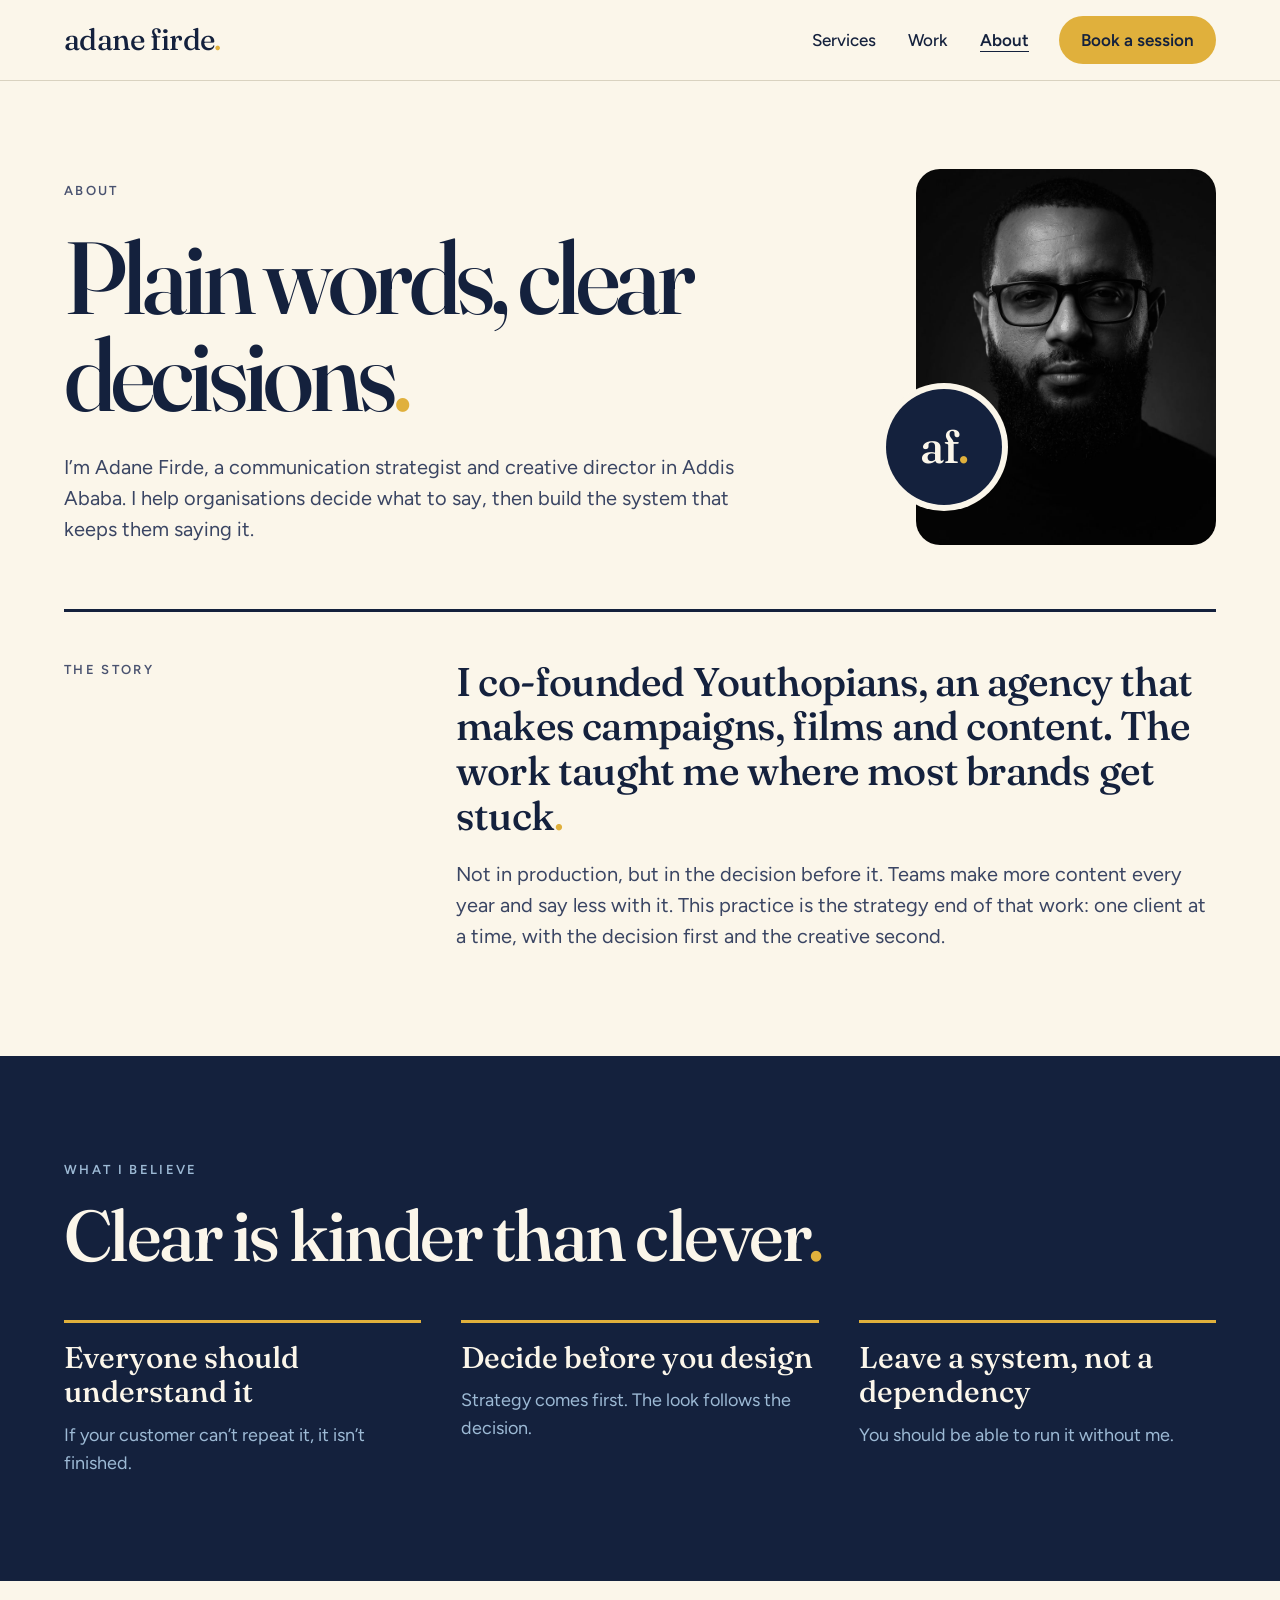
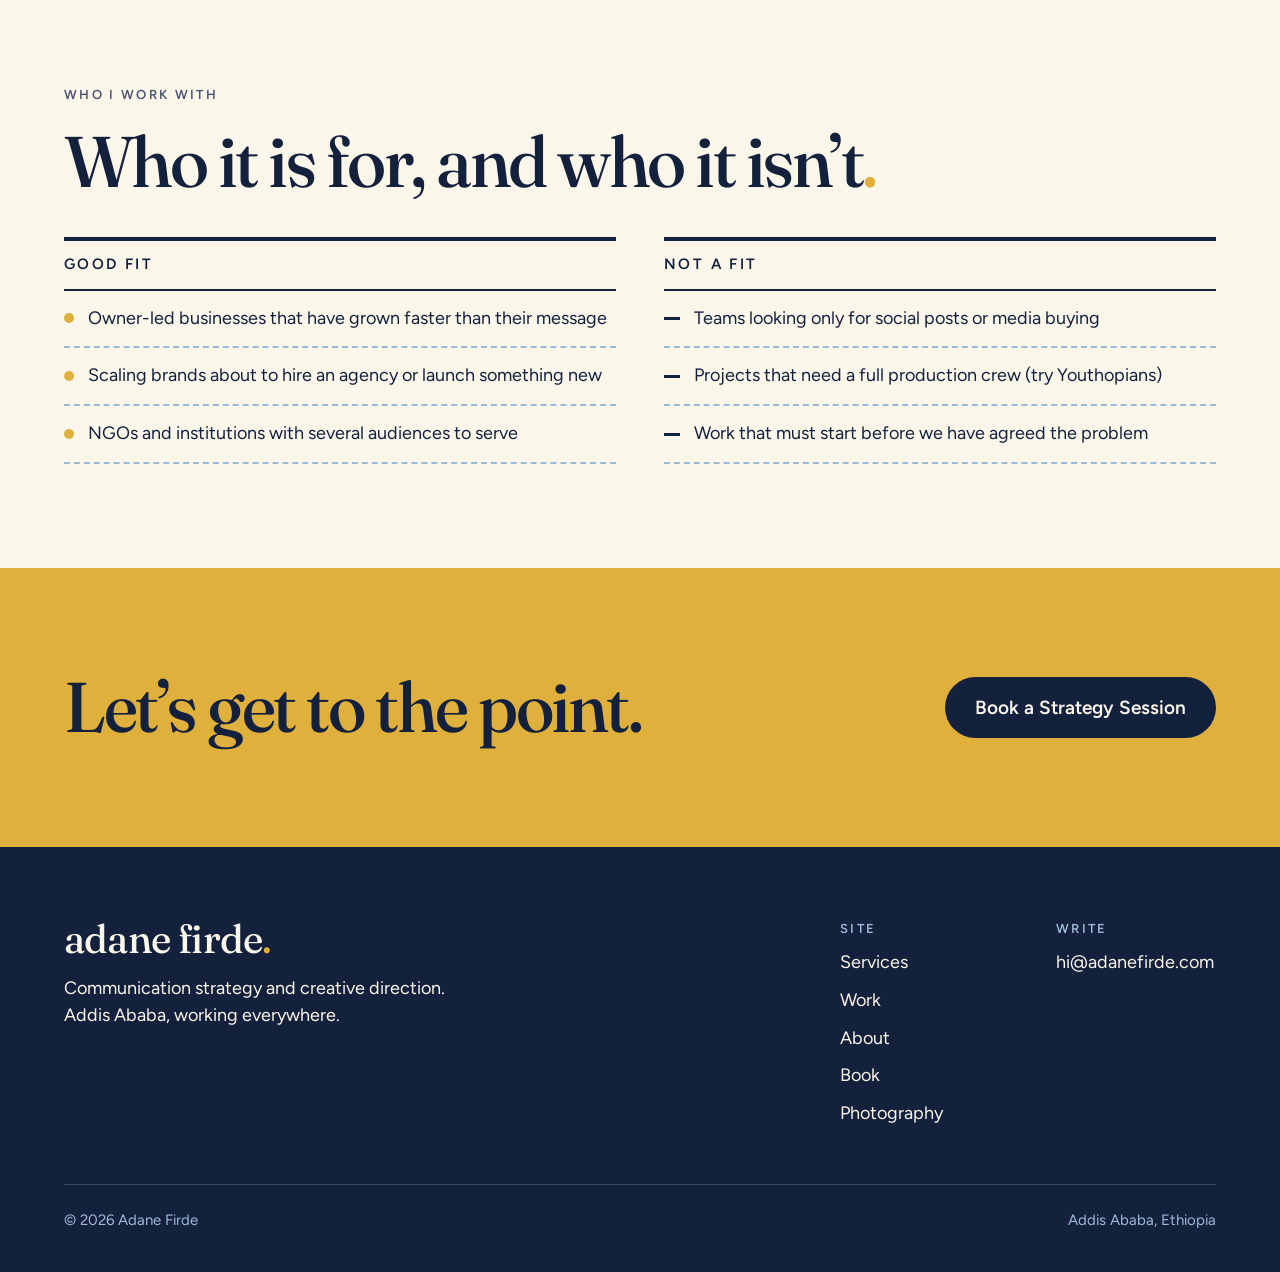
==== commit 2a9b5957: "Add portrait to the About page hero and the home About section Co-Authored-By: Claude Opus 5.5 <nore" ====
--- a/about/index.html
+++ b/about/index.html
@@ -3,17 +3,37 @@
 <head>
 <meta charset="utf-8">
 <meta name="viewport" content="width=device-width, initial-scale=1">
-<title>About Adane Firde</title>
-<meta name="description" content="Adane Firde is a communication strategist and creative director in Addis Ababa, and co-founder of Youthopians.">
-<meta property="og:title" content="About Adane Firde">
-<meta property="og:description" content="Adane Firde is a communication strategist and creative director in Addis Ababa, and co-founder of Youthopians.">
-<meta property="og:type" content="website">
+<title>About Adane Firde — Communication Strategist, Addis Ababa</title>
+<meta name="description" content="Adane Firde is a communication strategist and creative director in Addis Ababa, Ethiopia, and co-founder of Youthopians. Plain words, clear decisions.">
+<link rel="canonical" href="https://adanefirde.com/about/">
+<meta name="robots" content="index,follow,max-image-preview:large">
+<meta name="author" content="Adane Firde">
+<meta property="og:site_name" content="Adane Firde">
+<meta property="og:title" content="About Adane Firde — Communication Strategist, Addis Ababa">
+<meta property="og:description" content="Adane Firde is a communication strategist and creative director in Addis Ababa, Ethiopia, and co-founder of Youthopians. Plain words, clear decisions.">
+<meta property="og:type" content="profile">
+<meta property="og:url" content="https://adanefirde.com/about/">
+<meta property="og:image" content="https://adanefirde.com/assets/og.png">
+<meta property="og:image:width" content="1200">
+<meta property="og:image:height" content="630">
+<meta property="og:image:alt" content="adane firde. Get to the point. Communication strategy and creative direction, Addis Ababa">
+<meta property="og:locale" content="en_US">
+<meta name="twitter:card" content="summary_large_image">
+<meta name="twitter:title" content="About Adane Firde — Communication Strategist, Addis Ababa">
+<meta name="twitter:description" content="Adane Firde is a communication strategist and creative director in Addis Ababa, Ethiopia, and co-founder of Youthopians. Plain words, clear decisions.">
+<meta name="twitter:image" content="https://adanefirde.com/assets/og.png">
+<meta name="geo.region" content="ET-AA">
+<meta name="geo.placename" content="Addis Ababa">
 <meta name="theme-color" content="#14213D">
 <link rel="icon" href="../assets/favicon.svg" type="image/svg+xml">
+<link rel="icon" href="/favicon.ico" sizes="48x48">
+<link rel="apple-touch-icon" href="/assets/apple-touch-icon.png">
+<link rel="manifest" href="/site.webmanifest">
+<script type="application/ld+json">{"@context":"https://schema.org","@graph":[{"@type":"AboutPage","url":"https://adanefirde.com/about/","mainEntity":{"@id":"https://adanefirde.com/#adane"}},{"@type":"Person","@id":"https://adanefirde.com/#adane","name":"Adane Firde","jobTitle":"Communication Strategist and Creative Director","url":"https://adanefirde.com/","image":"https://adanefirde.com/assets/og.png","email":"mailto:hi@adanefirde.com","address":{"@type":"PostalAddress","addressLocality":"Addis Ababa","addressCountry":"ET"},"worksFor":{"@type":"Organization","name":"Youthopians"},"knowsAbout":["Communication strategy","Brand strategy","Creative direction","Brand identity","Content strategy","Social media strategy","Photography"]},{"@type":"BreadcrumbList","itemListElement":[{"@type":"ListItem","position":1,"name":"Home","item":"https://adanefirde.com/"},{"@type":"ListItem","position":2,"name":"About","item":"https://adanefirde.com/about/"}]}]}</script>
 <link rel="preconnect" href="https://fonts.googleapis.com">
 <link rel="preconnect" href="https://fonts.gstatic.com" crossorigin>
 <link href="https://fonts.googleapis.com/css2?family=Fraunces:opsz,wght@9..144,400..600&family=Figtree:wght@400;500;600&display=swap" rel="stylesheet">
-<link rel="stylesheet" href="../assets/site.css">
+<link rel="stylesheet" href="../assets/site.css?v=20261115e">
 </head>
 <body>
 <a class="skip" href="#main">Skip to content</a>
@@ -25,7 +45,7 @@
 <main id="main">
 <section class="hero" aria-labelledby="ab-h"><div class="wrap"><div class="hero-g">
 <div class="hero-l"><p class="lab">About</p><h1 id="ab-h" class="h1" style="font-size:clamp(54px,8vw,120px)">Plain words, clear decisions<span class="pt">.</span></h1><p class="lead">I’m Adane Firde, a communication strategist and creative director in Addis Ababa. I help organisations decide what to say, then build the system that keeps them saying it.</p></div>
-<div class="hero-r"><div class="seal" role="img" aria-label="The af. seal"><span>af<span class="pt">.</span></span></div></div></div></div></section>
+<div class="hero-r"><figure class="portrait"><img src="../photos/adane-firde-1200.jpg" srcset="../photos/adane-firde-720.jpg 720w, ../photos/adane-firde-1200.jpg 1200w" sizes="(max-width:600px) 100vw, 440px" width="1200" height="1500" alt="Adane Firde, black and white portrait" loading="eager"><span class="pseal" aria-hidden="true">af<span class="pt">.</span></span></figure></div></div></div></section>
 <section class="sec" style="padding-top:0" aria-labelledby="st-h"><div class="wrap"><div style="display:flex;flex-wrap:wrap;gap:56px;border-top:3px solid var(--navy);padding-top:48px">
 <div style="flex:1 1 280px"><p class="lab">The story</p></div>
 <div class="stack" style="flex:999 1 560px;max-width:760px"><h2 id="st-h" class="serif" style="font-size:40px;line-height:1.12;letter-spacing:-.02em">I co-founded Youthopians, an agency that makes campaigns, films and content. The work taught me where most brands get stuck<span class="pt">.</span></h2>
--- a/assets/site.css
+++ b/assets/site.css
@@ -132,6 +132,7 @@
 .sum div{display:flex;justify-content:space-between;gap:12px;padding:12px 0;border-bottom:1px solid var(--soft);font-size:17px}
 .sum span:first-child{color:var(--sky)}
 .done{background:var(--mus);padding:40px;display:flex;flex-direction:column;gap:16px}
+.stack>.field{flex:0 0 auto}
 [hidden]{display:none!important}
 @media (max-width:820px){
  body{font-size:17px}
@@ -153,3 +154,257 @@
  .book-s{padding:28px}
  .head-row{margin-bottom:32px}
 }
+/* phone composition: one left edge, 8px rhythm, headings lead */
+@media (max-width:600px){
+ body{font-size:17px;line-height:1.5}
+ .wrap{padding:0 24px}
+ h1,h2,h3,.price{text-wrap:balance}
+ p,li{text-wrap:pretty}
+ .sec{padding:56px 0}
+ .hero{padding:32px 0 40px}
+ /* labels: quiet sentence case, not tracked caps */
+ .lab,.th,.work .k{font-size:15px;letter-spacing:0;text-transform:none;font-weight:600}
+ .lab::first-letter{text-transform:uppercase}
+ .num,.ix{display:none}
+ /* type scale 52 / 40 / 28 / 24 */
+ .h1,.h1[style]{font-size:52px!important;line-height:.98;letter-spacing:-.04em}
+ .h2,.h2[style]{font-size:40px!important;line-height:1.02;letter-spacing:-.03em}
+ .h3{font-size:24px;line-height:1.2}
+ .lead{font-size:19px}
+ .stack{gap:16px}
+ .stack[style*="margin-bottom"]{margin-bottom:32px!important}
+ .head-row{margin-bottom:32px;gap:16px}
+ /* hero: seal becomes a small mark above the headline */
+ .hero-g{gap:24px}
+ .hero-r{order:-1;flex:0 0 auto}
+ .seal{width:72px;max-width:72px}
+ .seal span{font-size:30px}
+ .hero-l{gap:20px}
+ .cta-row{gap:16px}
+ .cta-row .btn{width:100%}
+ .pattern{margin-top:40px;gap:10px}
+ /* clients: aligned two-column list */
+ .lab[style*="margin-top:64px"]{margin-top:40px!important}
+ .clients{display:grid;grid-template-columns:1fr 1fr;gap:8px 16px;margin-top:16px}
+ .clients span{font-size:19px;line-height:1.3}
+ /* dividers: one quiet hairline everywhere */
+ .rows div,.dots li,.work article,.tier,.toc a{border-bottom:1px solid var(--line)}
+ .grid3{gap:32px}
+ .rule{padding-top:16px;gap:8px}
+ /* offers */
+ .session,.session[style]{padding:28px 24px!important;gap:20px;margin-bottom:16px}
+ .session svg{display:none}
+ .session h3,.session h2{font-size:34px!important}
+ .session .serif[style*="48px"]{font-size:36px!important}
+ .cards{gap:16px}
+ .card{padding:24px;gap:12px}
+ .card h3[style]{font-size:30px!important}
+ .rows div{flex-direction:column;align-items:flex-start;gap:2px;padding:12px 0}
+ .rows .p{text-align:left;font-size:16px}
+ .price,.price[style]{font-size:26px!important;line-height:1.15}
+ /* method: icon column + text column */
+ .steps{grid-template-columns:1fr;gap:28px}
+ .steps li{display:grid;grid-template-columns:44px 1fr;column-gap:16px;row-gap:4px;align-items:start}
+ .steps li svg{grid-row:1/span 3;width:44px;height:44px}
+ .steps li h3[style]{font-size:26px!important;line-height:1.1}
+ /* work */
+ .work article{padding:16px 0;gap:4px}
+ .work .k{margin-bottom:2px;color:var(--lab)}
+ .work .h3{font-size:22px}
+ div[style*="padding-top:72px"]{padding-top:40px!important;gap:24px!important}
+ h2.serif[style*="clamp(34px"]{font-size:30px!important}
+ h2.serif[style*="clamp(46px"],h2.serif[style*="clamp(40px"]{font-size:40px!important}
+ /* services */
+ .toc{flex-direction:row;flex-wrap:wrap;gap:8px;border-top:0}
+ .toc a{border:1.5px solid var(--navy);border-radius:999px;padding:8px 14px;font-size:15px}
+ .toc a span[aria-hidden]{display:none}
+ .group-h{padding-bottom:20px;gap:8px;border-bottom-width:3px}
+ .tier{grid-template-columns:1fr;gap:16px;padding:28px 0}
+ .tier h3[style]{font-size:30px!important}
+ .tier .serif[style*="28px"]{font-size:22px!important}
+ .tier .stack{gap:8px!important}
+ .tier .dots li{padding:4px 0!important}
+ #retainer .navy{padding:32px 24px!important;gap:24px!important}
+ .rule h3[style]{font-size:24px!important}
+ /* about */
+ .sec[style*="padding-top:0"] .wrap>div[style*="gap:56px"]{gap:12px!important;padding-top:32px!important}
+ #st-h{font-size:27px!important;line-height:1.22!important}
+ #st-h+p{font-size:18px!important}
+ .sec .wrap>div[style*="minmax(300px"]{gap:40px!important}
+ /* booking */
+ .hero[style*="padding-bottom"]{padding-bottom:56px!important}
+ .book-g{margin-top:40px;gap:40px}
+ .book-f{gap:32px}
+ .step-h{gap:12px;padding-top:14px;margin-bottom:14px}
+ .step-h h2{font-size:24px}
+ .chips{display:grid;grid-template-columns:1fr 1fr;gap:8px}
+ .chip:last-child:nth-child(odd){grid-column:1/-1}
+ .chip label{min-width:0;min-height:52px;padding:12px 14px}
+ .book-s{padding:28px 24px}
+ .book-s .serif[style]{font-size:28px!important}
+ .done{padding:28px 24px}
+ /* footer */
+ .ftr{padding:56px 0 32px}
+ .ftr-g{gap:32px}
+ .ftr-b{margin-top:40px}
+}
+/* case notes */
+.vh{position:absolute;width:1px;height:1px;overflow:hidden;clip:rect(0 0 0 0)}
+.lab a{color:inherit;text-decoration:none}
+.cn-facts{display:grid;grid-template-columns:repeat(4,minmax(0,1fr));gap:24px;margin:48px 0 0;padding-top:24px;border-top:3px solid var(--navy)}
+.cn-facts dt{font-size:13px;font-weight:600;letter-spacing:.16em;text-transform:uppercase;color:var(--lab)}
+.cn-facts dd{margin:6px 0 0;font-size:18px;line-height:1.35}
+.cn-fig img{display:block;width:100%;height:auto;border-radius:18px;background:var(--line)}
+.cn-fig figcaption{margin-top:12px;font-size:15px;color:var(--soft)}
+.cn-hero{margin:8px 0 0}
+.cn-hero img{aspect-ratio:16/8;object-fit:cover}
+.cn-split{display:grid;grid-template-columns:minmax(0,5fr) minmax(0,7fr);gap:clamp(32px,6vw,120px);align-items:start}
+.cn-body{gap:20px;font-size:19px;line-height:1.55;max-width:62ch}
+.cn-steps{list-style:none;padding:0;margin:56px 0 0;display:grid;grid-template-columns:repeat(4,minmax(0,1fr));gap:20px}
+.cn-steps li{background:rgba(251,246,234,.07);border-radius:18px;padding:28px 24px;display:flex;flex-direction:column;gap:10px}
+.cn-steps b{font-family:Fraunces,serif;font-weight:500;font-size:34px;letter-spacing:-.02em;color:var(--mus)}
+.cn-steps span{font-size:17px;line-height:1.45}
+.cn-note{margin-top:36px;font-size:18px;max-width:70ch;opacity:.9}
+.cn-pair{display:grid;grid-template-columns:7fr 5fr;gap:20px;margin-top:56px;align-items:end}
+.cn-nums{display:grid;grid-template-columns:repeat(4,minmax(0,1fr));gap:20px;margin-top:48px}
+.cn-nums div{display:flex;flex-direction:column;gap:10px;padding-top:20px;border-top:3px solid var(--navy)}
+.cn-nums b{font-family:Fraunces,serif;font-weight:500;font-size:clamp(56px,6vw,96px);line-height:.9;letter-spacing:-.04em}
+.cn-nums span{font-size:16px;line-height:1.45}
+.cn-quote{align-self:center}
+.cn-quote blockquote{margin:0;font-size:clamp(26px,2.6vw,38px);line-height:1.22;letter-spacing:-.015em}
+.cn-quote figcaption{margin-top:20px;font-size:16px;color:var(--soft)}
+.work h3 a{color:inherit;text-decoration:underline;text-decoration-thickness:2px;text-underline-offset:5px;text-decoration-color:var(--mus)}
+.work .go{display:inline-block;margin-top:8px;font-weight:600}
+@media (max-width:900px){
+ .cn-split,.cn-pair{grid-template-columns:1fr}
+ .cn-facts,.cn-steps,.cn-nums{grid-template-columns:1fr 1fr}
+ .cn-hero img{aspect-ratio:4/3}
+}
+@media (max-width:600px){
+ .cn-facts{gap:16px;margin-top:32px}
+ .cn-facts dt{font-size:14px;letter-spacing:0;text-transform:none}
+ .cn-facts dd{font-size:16px}
+ .cn-steps{grid-template-columns:1fr;gap:12px;margin-top:32px}
+ .cn-steps li{padding:20px;flex-direction:row;align-items:baseline;gap:16px}
+ .cn-steps b{font-size:24px;min-width:84px}
+ .cn-body{font-size:17px}
+ .cn-nums{gap:24px 16px;margin-top:32px}
+ .cn-pair{margin-top:32px;gap:12px}
+ .cn-fig img{border-radius:12px}
+}
+/* case notes: SBCC components */
+.ic{display:block;flex:none}
+.on-navy i{background:var(--cream)!important}
+.navy .pattern{margin-top:64px;opacity:.9}
+.cn-glance{list-style:none;padding:0;margin:0;display:grid;grid-template-columns:repeat(4,minmax(0,1fr));gap:20px}
+.cn-glance li{display:flex;flex-direction:column;gap:10px;padding:28px 24px;background:var(--paper);border:1px solid var(--line);border-radius:18px}
+.cn-glance b{font-family:Fraunces,serif;font-weight:500;font-size:24px;letter-spacing:-.01em;margin-top:6px}
+.cn-glance span{font-size:16px;line-height:1.45;color:var(--soft)}
+.cn-table{margin-top:56px;border-top:3px solid var(--navy)}
+.cn-tr{display:grid;grid-template-columns:minmax(0,3fr) minmax(0,4fr) minmax(0,5fr);gap:24px;padding:20px 0;border-bottom:1px solid var(--line);align-items:center;font-size:17px;line-height:1.45}
+.cn-th{font-size:13px;font-weight:600;letter-spacing:.16em;text-transform:uppercase;color:var(--lab);padding:14px 0}
+.cn-tr b{display:flex;align-items:center;gap:12px;font-weight:600}
+.cn-tr span:last-child{font-family:Fraunces,serif;font-size:21px;line-height:1.3}
+.cn-th span:last-child{font-family:inherit;font-size:inherit;line-height:inherit}
+.cn-pillars{list-style:none;padding:0;margin:56px 0 0;display:grid;grid-template-columns:repeat(5,minmax(0,1fr));gap:16px}
+.cn-pillars li{display:flex;flex-direction:column;gap:10px;padding:24px 20px;border-top:3px solid var(--navy)}
+.cn-pillars b{font-family:Fraunces,serif;font-weight:500;font-size:23px;line-height:1.15;margin-top:8px}
+.cn-pillars span{font-size:16px;line-height:1.45}
+.cn-pillars em{font-style:normal;font-size:14px;font-weight:600;color:var(--navy);background:var(--mus);border-radius:999px;padding:4px 12px;align-self:flex-start;margin-top:auto}
+.cn-band{background:#EEE9DC;padding:clamp(72px,8vw,128px) 0}
+.cn-wide{margin-top:48px}
+.cn-wide img{border-radius:18px}
+.cn-mk2{display:grid;grid-template-columns:minmax(0,7fr) minmax(0,5fr);gap:clamp(32px,5vw,80px);align-items:center;margin-top:56px}
+.cn-mk2 .h3{font-family:Fraunces,serif;font-weight:500;font-size:32px;letter-spacing:-.02em}
+.cn-nums div .ic{margin-bottom:6px}
+.cn-res{display:grid;grid-template-columns:minmax(0,7fr) minmax(0,5fr);gap:clamp(24px,4vw,64px);margin-top:56px;align-items:start}
+.cn-chart{margin:0;background:var(--navy);color:var(--cream);border-radius:22px;padding:clamp(28px,3vw,44px)}
+.cn-chart figcaption{display:flex;flex-direction:column;gap:4px;margin-bottom:28px}
+.cn-chart figcaption b{font-family:Fraunces,serif;font-weight:500;font-size:28px;letter-spacing:-.01em}
+.cn-chart figcaption span{font-size:15px;color:var(--sky)}
+.cn-bars{display:flex;flex-direction:column;gap:22px}
+.cn-bar{display:grid;grid-template-columns:88px minmax(0,1fr) 120px;gap:16px;align-items:center}
+.cn-bar .m{font-weight:600;font-size:16px}
+.cn-bar .tr{display:flex;flex-direction:column;gap:5px}
+.cn-bar .tr i{display:block;height:12px;border-radius:6px}
+.cn-chart i.v1{background:rgba(157,186,213,.45)}
+.cn-chart i.v2{background:var(--cream)}
+.cn-bar.hl i.v2{background:var(--mus)}
+.cn-bar.hl .m,.cn-bar.hl .n{color:var(--mus)}
+.cn-bar .n{font-size:15px;text-align:right;font-variant-numeric:tabular-nums}
+.cn-bar .n em{display:block;font-style:normal;font-weight:600;font-size:17px}
+.cn-key{margin-top:28px;font-size:15px;color:var(--sky);display:flex;flex-wrap:wrap;gap:16px;align-items:center}
+.cn-key span{display:inline-flex;align-items:center;gap:8px;color:var(--cream)}
+.cn-key i{display:inline-block;width:22px;height:10px;border-radius:5px}
+.cn-kpis{display:grid;grid-template-columns:1fr 1fr;gap:16px}
+.cn-kpis div{display:flex;flex-direction:column;gap:8px;padding:22px;border:1px solid var(--line);border-radius:18px;background:var(--paper)}
+.cn-kpis b{font-family:Fraunces,serif;font-weight:500;font-size:clamp(40px,3.6vw,56px);line-height:.95;letter-spacing:-.03em;margin-top:8px}
+.cn-kpis span{font-size:15px;line-height:1.45;color:var(--soft)}
+.cn-src{margin-top:24px;font-size:14px;line-height:1.5;color:var(--soft);max-width:110ch}
+.cn-src a{color:inherit}
+@media (max-width:1100px){
+ .cn-pillars{grid-template-columns:repeat(3,minmax(0,1fr))}
+ .cn-res{grid-template-columns:1fr}
+}
+@media (max-width:900px){
+ .cn-glance,.cn-pillars{grid-template-columns:1fr 1fr}
+ .cn-mk2{grid-template-columns:1fr}
+ .cn-tr{grid-template-columns:1fr 1fr}
+ .cn-tr span:last-child{grid-column:1/-1}
+ .cn-th span:last-child{display:none}
+}
+@media (max-width:600px){
+ .cn-glance{gap:10px}
+ .cn-glance li{padding:18px 16px}
+ .cn-glance b{font-size:19px}
+ .cn-glance span{font-size:14px}
+ .cn-table{margin-top:32px}
+ .cn-th{display:none}
+ .cn-tr{grid-template-columns:1fr;gap:6px;padding:18px 0}
+ .cn-tr span:nth-child(2){font-size:15px;color:var(--soft)}
+ .cn-tr span:last-child{font-size:19px}
+ .cn-pillars{grid-template-columns:1fr;margin-top:32px;gap:0}
+ .cn-pillars li{display:grid;grid-template-columns:44px 1fr;column-gap:14px;row-gap:4px;padding:18px 0;border-top:1px solid var(--line)}
+ .cn-pillars li .ic{grid-row:1/span 3;width:40px;height:40px}
+ .cn-pillars b{font-size:21px;margin-top:0}
+ .cn-pillars em{margin-top:4px;justify-self:start}
+ .cn-band{padding:56px 0}
+ .cn-wide{margin-top:28px}
+ .cn-wide img{border-radius:12px}
+ .cn-mk2{margin-top:32px;gap:24px}
+ .cn-mk2 .h3{font-size:26px}
+ .cn-res{margin-top:32px}
+ .cn-chart{border-radius:16px;padding:22px 18px}
+ .cn-chart figcaption b{font-size:22px}
+ .cn-bar{grid-template-columns:70px minmax(0,1fr) 84px;gap:10px}
+ .cn-bar .m{font-size:14px}
+ .cn-bar .n{font-size:13px}
+ .cn-bar .n em{font-size:15px}
+ .cn-kpis{gap:10px}
+ .cn-kpis div{padding:16px 14px}
+ .cn-kpis b{font-size:36px}
+ .cn-kpis span{font-size:13px}
+ .navy .pattern{margin-top:40px}
+}
+.cn-h3{font-family:Fraunces,serif;font-weight:500;font-size:clamp(28px,2.6vw,40px);line-height:1.08;letter-spacing:-.02em}
+@media (max-width:600px){.cn-split[style*="margin-top:72px"]{margin-top:40px!important;gap:12px}}
+.cn-outs b{font-size:clamp(34px,3vw,48px);line-height:1;letter-spacing:-.02em}
+.cn-kpis4{grid-template-columns:repeat(4,minmax(0,1fr));margin-top:48px}
+.cn-repeat{display:flex;gap:20px;align-items:flex-start;margin-top:20px;padding:26px 28px;border-radius:18px;background:var(--navy);color:var(--cream)}
+
+.cn-repeat p{font-size:18px;line-height:1.5;max-width:90ch}
+@media (max-width:900px){.cn-kpis4{grid-template-columns:1fr 1fr}}
+@media (max-width:600px){.cn-repeat{flex-direction:column;gap:12px;padding:20px}.cn-repeat p{font-size:16px}.cn-kpis4{margin-top:32px}}
+/* portrait */
+.portrait{position:relative;margin:0 0 0 auto;width:100%;max-width:440px}
+.portrait img{display:block;width:100%;height:auto;aspect-ratio:4/5;object-fit:cover;border-radius:24px;background:#111}
+.portrait .pseal{position:absolute;left:-30px;bottom:40px;width:116px;height:116px;border-radius:50%;background:var(--navy);box-shadow:0 0 0 6px var(--cream);display:flex;align-items:center;justify-content:center;white-space:nowrap;font-family:var(--serif);font-weight:500;font-size:46px;letter-spacing:-.04em;color:var(--cream);line-height:1}
+.portrait-sm{flex:0 1 320px;margin:0;max-width:320px}
+.portrait-sm .pseal{width:88px;height:88px;font-size:34px;left:-22px;bottom:28px}
+@media (max-width:600px){
+ .hero-r:has(.portrait){order:0;flex:1 1 100%}
+ .portrait{max-width:100%;margin:8px 0 0}
+ .portrait img{border-radius:16px}
+ .portrait .pseal{width:76px;height:76px;font-size:30px;left:auto;right:16px;bottom:16px;box-shadow:0 0 0 4px var(--cream)}
+ .portrait-sm{max-width:240px}
+}
